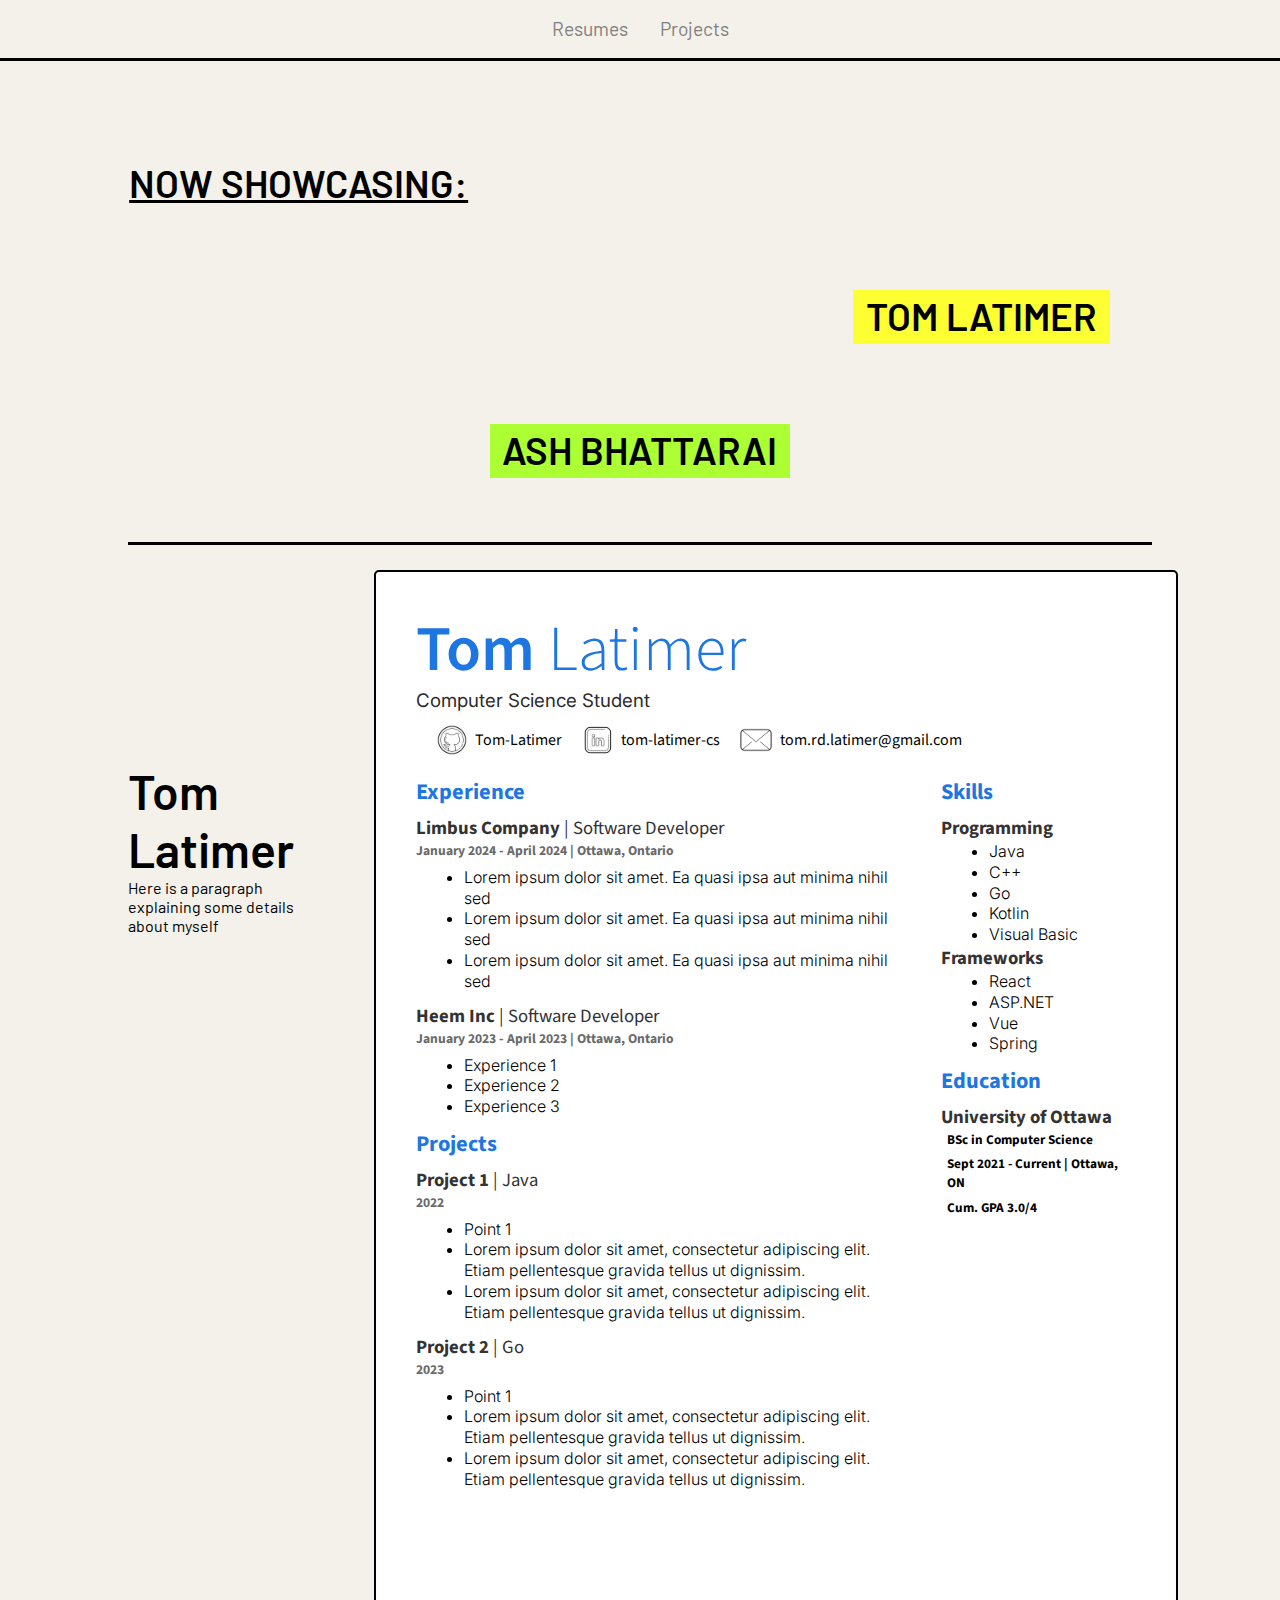
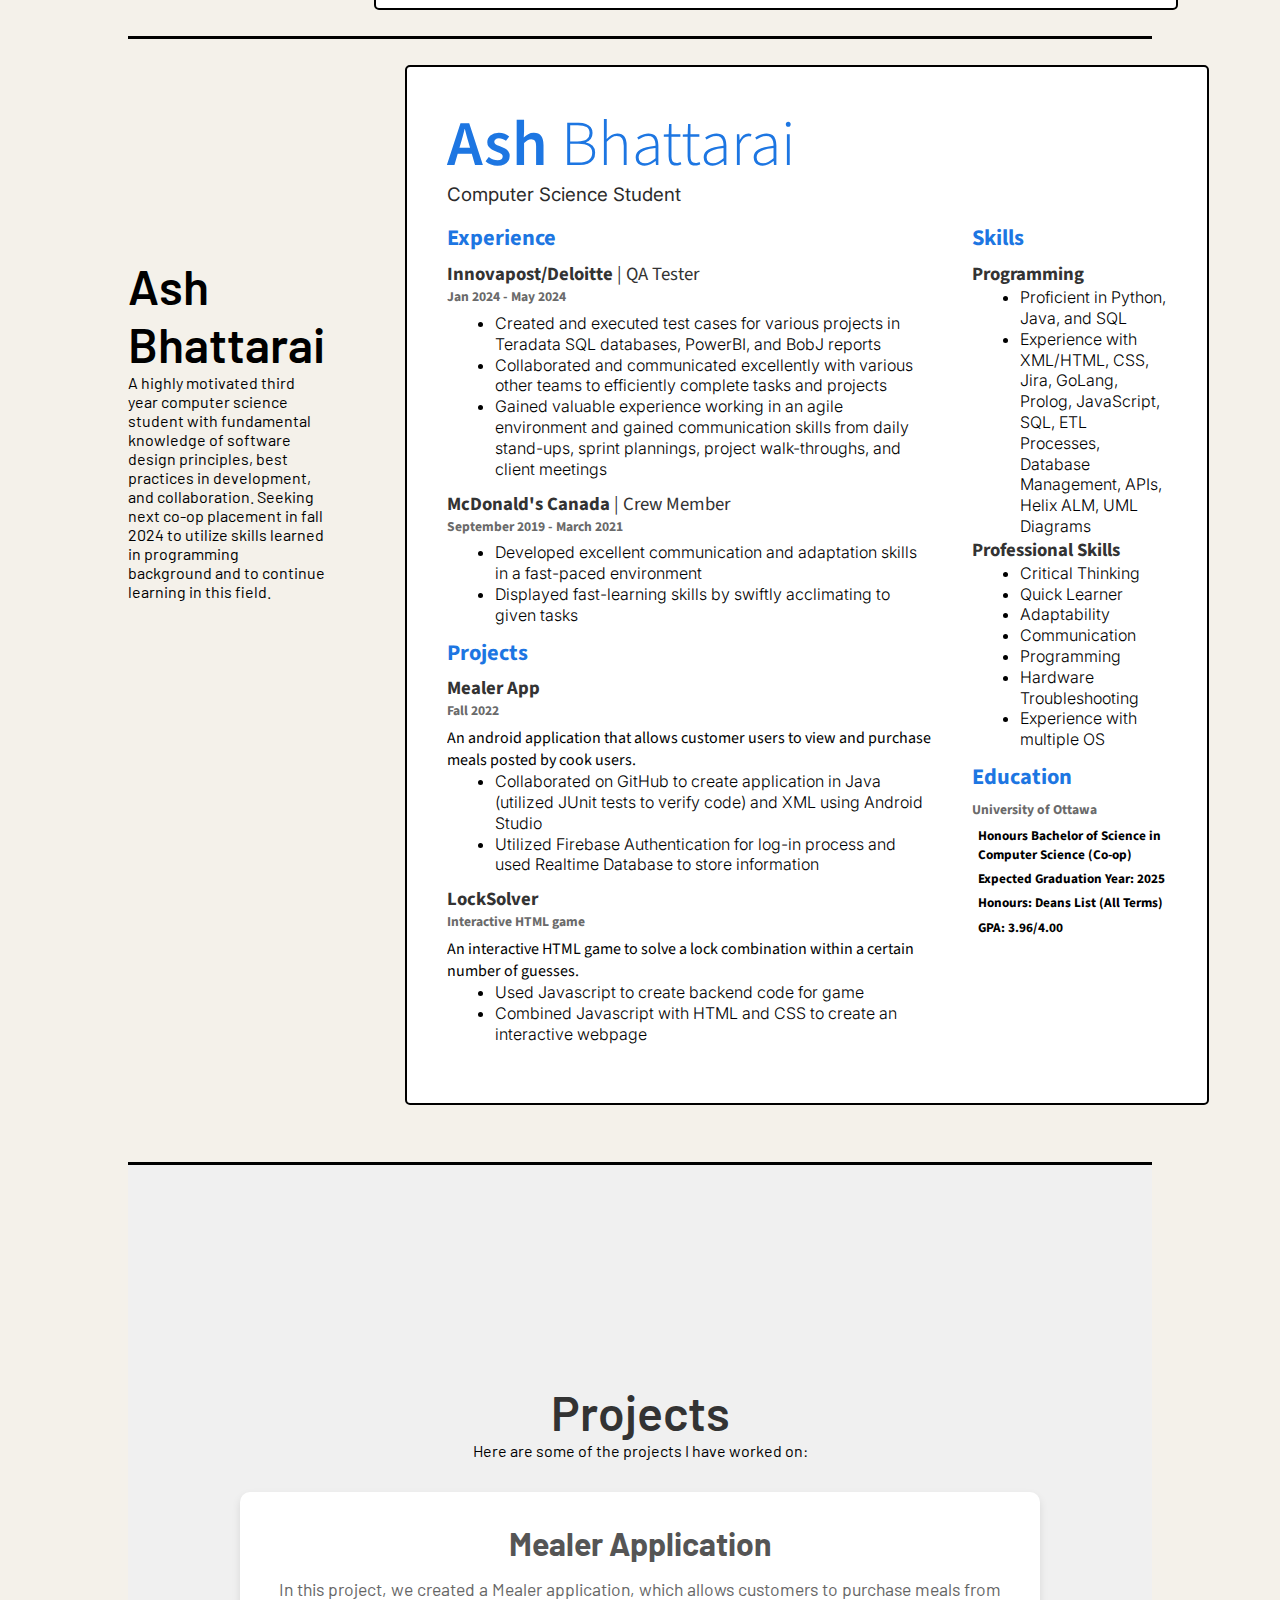
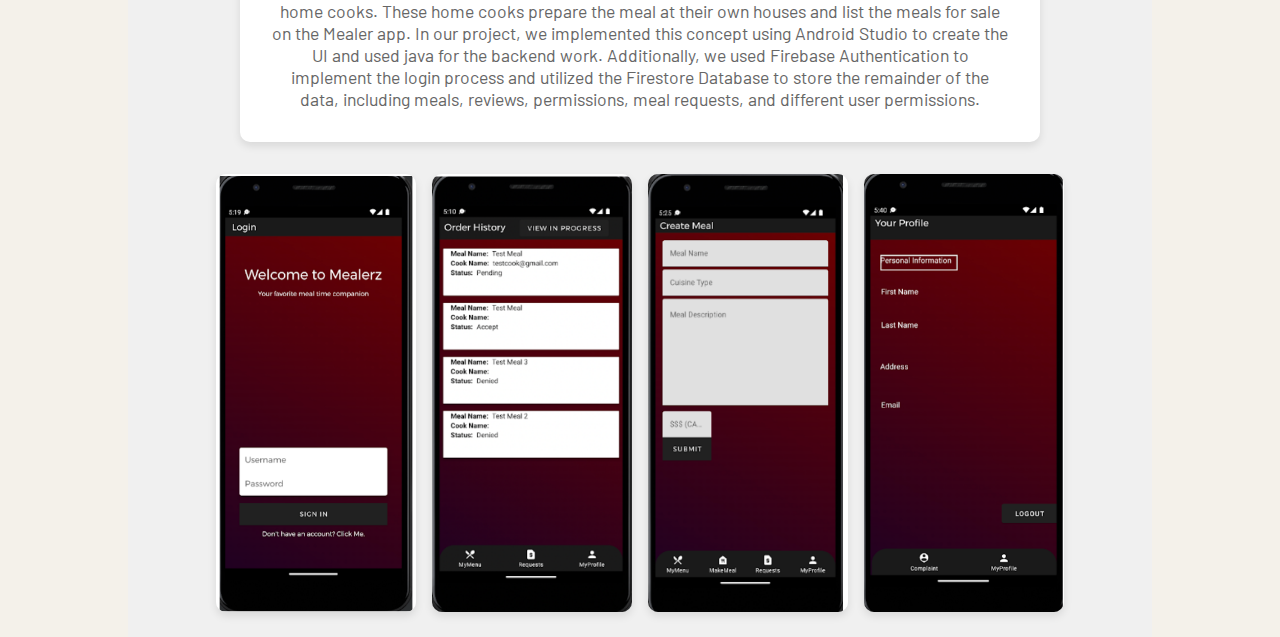
==== public/index.html @ f3b04d65 "Fix resume format" ====
<!DOCTYPE html>
<html lang="en">
<head>
    <meta charset="UTF-8"> 
    <meta name="viewport" content="width=device-width, initial-scale=1.0">
    <link rel="preconnect" href="https://fonts.googleapis.com">
    <link rel="preconnect" href="https://fonts.gstatic.com" crossorigin>
    <link href="https://fonts.googleapis.com/css2?family=Barlow:ital,wght@0,100;0,200;0,300;0,400;0,500;0,600;0,700;0,800;0,900;1,100;1,200;1,300;1,400;1,500;1,600;1,700;1,800;1,900&family=Bebas+Neue&family=Inter:wght@100..900&family=Source+Sans+3:ital,wght@0,200..900;1,200..900&display=swap" rel="stylesheet">
    <link rel="stylesheet" href="style.css">
    <title>Portfolio</title>
</head>
<body>
    <header>
        <nav class="top-nav">
            <ul class="nav-container">
                <li><a href="#resume-section">Resumes</a></li>
                <li><a href="#project-section">Projects</a></li>
            </ul>
        </nav>
    </header>
    <div class="page-wrapper">
        <main class="main-content">
            <header class="hero-wrapper">
                <div class="hero-div">
                    <h1>Now Showcasing:</h1>
                    <h1>Tom Latimer</h1>
                    <h1>Ash Bhattarai</h1>
                </div>
            </header>
            <section id="resume-section">
                <div class="section-container">
                    <div class="description-container">
                        <div class="description">
                            <h1>Tom Latimer</h1>
                            <p>Here is a paragraph explaining some details about myself</p>
                        </div>
                    </div>
                    <div class="resume-container">
                        <div class="resume-content">
                            <div class="header-line">
                                <h1><span class="source-sans-bold">Tom</span> <span class="source-sans-light">Latimer</span></h1>
                                <h3>Computer Science Student</h3>
                                <div class="contact-line">
                                    <div>
                                        <img src="content/icons/github.png">
                                        <p>Tom-Latimer</p>
                                    </div>
                                    <div>
                                        <img src="content/icons/linkedin.png">
                                        <p>tom-latimer-cs</p>
                                    </div>
                                    <div>
                                        <img src="content/icons/mail.png">
                                        <p>tom.rd.latimer@gmail.com</p>
                                    </div>
                                </div>
                            </div>
                            <div class="left-box">
                                <div>
                                    <h2 class="subtitle">Experience</h2>
                                    <div class="resume-section">
                                        <h3>Limbus Company <span class="sub-sub-heading">| Software Developer</span></h3>
                                        <h4>January 2024 - April 2024 | Ottawa, Ontario</h4>
                                        <ul>
                                            <li>Lorem ipsum dolor sit amet. Ea quasi ipsa aut minima nihil sed </li>
                                            <li>Lorem ipsum dolor sit amet. Ea quasi ipsa aut minima nihil sed</li>
                                            <li>Lorem ipsum dolor sit amet. Ea quasi ipsa aut minima nihil sed </li>
                                        </ul>
                                    </div>
                                    <div class="resume-section">
                                        <h3>Heem Inc <span class="sub-sub-heading">| Software Developer</span></h3>
                                        <h4>January 2023 - April 2023 | Ottawa, Ontario</h4>
                                        <ul>
                                            <li>Experience 1</li>
                                            <li>Experience 2</li>
                                            <li>Experience 3</li>
                                        </ul>
                                    </div>
                                </div>
                                <div>
                                    <h2 class="subtitle">Projects</h2>
                                    <div class="resume-section">
                                        <h3>Project 1 <span class="sub-sub-heading">| Java</span></h3>
                                        <h4>2022</h4>
                                        <ul>
                                            <li>Point 1</li>
                                            <li>Lorem ipsum dolor sit amet, consectetur adipiscing elit. Etiam pellentesque gravida tellus ut dignissim.</li>
                                            <li>Lorem ipsum dolor sit amet, consectetur adipiscing elit. Etiam pellentesque gravida tellus ut dignissim.</li>
                                        </ul>
                                    </div>
                                    <div class="resume-section">
                                        <h3>Project 2 <span class="sub-sub-heading">| Go</span></h3>
                                        <h4>2023</h4>
                                        <ul>
                                            <li>Point 1</li>
                                            <li>Lorem ipsum dolor sit amet, consectetur adipiscing elit. Etiam pellentesque gravida tellus ut dignissim.</li>
                                            <li>Lorem ipsum dolor sit amet, consectetur adipiscing elit. Etiam pellentesque gravida tellus ut dignissim.</li>
                                        </ul>
                                    </div>
                                </div>
                            </div>
                            <div class="right-box">
                                <div class="resume-section">
                                    <h2 class="subtitle">Skills</h2>
                                    <h3> Programming</h3>
                                    <ul>
                                        <li>Java</li>
                                        <li>C++</li>
                                        <li>Go</li>
                                        <li>Kotlin</li>
                                        <li>Visual Basic</li>
                                    </ul>
                                    <h3> Frameworks</h3>
                                    <ul>
                                        <li>React</li>
                                        <li>ASP.NET</li>
                                        <li>Vue</li>
                                        <li>Spring</li>
                                    </ul>
                                </div>
                                <div class="resume-section">
                                    <h2 class="subtitle">Education</h2>
                                    <h3>University of Ottawa</h3>
                                    <h5>BSc in Computer Science</h5>
                                    <h5>Sept 2021 - Current | Ottawa, ON</h5>
                                    <h5>Cum. GPA 3.0/4</h5>
                                </div>
                            </div>
                        </div> 
                    </div>
                </div>
                <div class="section-container">
                    <div class="description-container">
                        <div class="description">
                            <h1>Ash Bhattarai</h1>
                            <p>A highly motivated third year computer science student with fundamental knowledge of software design principles, best practices in development, and collaboration. Seeking next co-op placement in fall 2024 to utilize skills learned in programming background and to continue learning in this field.</p>
                        </div>
                    </div>
                    <div class="resume-container">
                        <div class="resume-content">
                            <div class="header-line">
                                <h1><span class="source-sans-bold">Ash</span> <span class="source-sans-light">Bhattarai</span></h1>
                                <h3>Computer Science Student</h3>
                            </div>
                            <div class="left-box">
                                <div>
                                    <h2 class="subtitle">Experience</h2>
                                    <div class="resume-section">
                                        <h3>Innovapost/Deloitte <span class="sub-sub-heading">| QA Tester</span></h3>
                                        <h4>Jan 2024 - May 2024</h4>
                                        <ul>
                                            <li>Created and executed test cases for various projects in Teradata SQL databases, PowerBI, and BobJ reports</li>
                                            <li>Collaborated and communicated excellently with various other teams to efficiently complete tasks and projects</li>
                                            <li>Gained valuable experience working in an agile environment and gained communication skills from daily stand-ups, sprint plannings, project walk-throughs, and client meetings</li>
                                        </ul>
                                    </div>
                                    <div class="resume-section">
                                        <h3>McDonald's Canada <span class="sub-sub-heading">| Crew Member</span></h3>
                                        <h4>September 2019 - March 2021</h4>
                                        <ul>
                                            <li>Developed excellent communication and adaptation skills in a fast-paced environment</li>
                                            <li>Displayed fast-learning skills by swiftly acclimating to given tasks</li>
                                        </ul>
                                    </div>
                                </div>
                                <div>
                                    <h2 class="subtitle">Projects</h2>
                                    <div class="resume-section">
                                        <h3>Mealer App</h3>
                                        <h4>Fall 2022</h4>
                                        <p>An android application that allows customer users to view and purchase meals posted by cook users.</p>
                                        <ul>
                                            <li>Collaborated on GitHub to create application in Java (utilized JUnit tests to verify code) and XML using Android Studio</li>
                                            <li>Utilized Firebase Authentication for log-in process and used Realtime Database to store information</li>
                                        </ul>
                                    </div>
                                    <div class="resume-section">
                                        <h3>LockSolver</h3>
                                        <h4>Interactive HTML game</h4>
                                        <p>An interactive HTML game to solve a lock combination within a certain number of guesses.</p>
                                        <ul>
                                            <li>Used Javascript to create backend code for game</li>
                                            <li>Combined Javascript with HTML and CSS to create an interactive webpage</li>
                                        </ul>
                                    </div>
                                </div>
                            </div>
                            <div class="right-box">
                                <div class="resume-section">
                                    <h2 class="subtitle">Skills</h2>
                                    <h3> Programming</h3>
                                    <ul>
                                        <li>Proficient in Python, Java, and SQL</li>
                                        <li>Experience with XML/HTML, CSS, Jira, GoLang, Prolog, JavaScript, SQL, ETL Processes, Database Management, APIs, Helix ALM, UML Diagrams</li>
                                    </ul>
                                    <h3> Professional Skills</h3>
                                    <ul>
                                        <li>Critical Thinking</li>
                                        <li>Quick Learner</li>
                                        <li>Adaptability</li>
                                        <li>Communication</li>
                                        <li>Programming</li>
                                        <li>Hardware Troubleshooting</li>
                                        <li>Experience with multiple OS</li>
                                    </ul>
                                </div>
                                <div class="resume-section">
                                    <h2 class="subtitle">Education</h2>
                                    <h4>University of Ottawa</h4>
                                    <h5>Honours Bachelor of Science in Computer Science (Co-op)</h5>
                                    <h5>Expected Graduation Year: 2025</h5>
                                    <h5>Honours: Deans List (All Terms)</h5>
                                    <h5>GPA: 3.96/4.00</h5>
                                </div>
                            </div>
                        </div> 
                    </div>
                </div>
            </section>
            <section id="project-section">
                <div class="section-container">
                    <div class="description-container">
                        <div class="description">
                            <h1>Projects</h1>
                            <p>Here are some of the projects I have worked on:</p>
                        </div>
                    </div>
                    <div class="projects-container">
                        <div class="project-item">
                            <h2>Mealer Application</h2>
                            <p>In this project, we created a Mealer application, which allows customers to purchase meals from home cooks. These home cooks prepare the meal at their own houses and list the meals for sale on the Mealer app. In our project, we implemented this concept using Android Studio to create the UI and used java for the backend work. Additionally, we used Firebase Authentication to implement the login process and utilized the Firestore Database to store the remainder of the data, including meals, reviews, permissions, meal requests, and different user permissions.</p>
                        </div>
                        <div class="project-images">
                            <img src="login_screen.png" alt="Login Screen" class="project-image">
                            <img src="client_screen.png" alt="Client Screen" class="project-image">
                            <img src="cook_screen.png" alt="Cook Screen" class="project-image">
                            <img src="admin_screen.png" alt="Admin Screen" class="project-image">
                        </div>
                    </div>
                </div>
            </section>
        </main>
    </div>
</body>
</html>
---- public/style.css ----
:root {
    --resume-title-color: #1D76E2;
    --resume-primary-color: #2b2b2b;
    --resume-heading-color: #6A6A6A;
    --resume-subheading-color: #333333;
}

/* General Styles */
* {
    margin: 0;
    padding: 0;
    box-sizing: border-box;
}

body {
    background-color: #f4f1ea;
    font-family: "Barlow", sans-serif;
}

/* Fonts */

.source-sans-bold {
    font-family: "Source Sans 3", sans-serif;
    font-style: normal;
    font-weight: 600;
}

.source-sans-light {
    font-family: "Source Sans 3", sans-serif;
    font-style: normal;
    font-weight: 300;
}

/*Nav bar*/
.top-nav {
    position: relative;
    background-color: #f4f1ea;
    border-bottom: 3px solid black;
    display: flex;
    align-items: center;
    justify-content: center;
    width: 100%;
    padding: 0.5rem 0;
    margin: 0 0 2rem 0;
}

.nav-container {
    list-style: none;
    list-style-image: none;
    display: flex;
    gap: 1rem;
}

.nav-container a {
    text-decoration: none;
    color: gray;
    display: flex;
    justify-content: center;
    align-items: center;
    padding: 0.25rem 0.5rem;
    border-radius: 3px;
    font-size: 1.2rem;
    line-height: 1.75;
}

.nav-container a:hover {
    background-color: lightgray;
    color: gray;
}

/* Hero Banner */
.page-wrapper {
    padding: 0 3rem;
    margin: 0 5rem;
}

.hero-wrapper {
    padding: 5vw 0;
    height: auto;
    width: 100%;
}

.hero-div {
    display: grid;
    grid-template-columns: repeat(3,1fr);
    grid-template-rows: repeat(3, 1fr);
    row-gap: 5rem;
}

.hero-div h1 {
    height: fit-content;
    font-weight: 600;
    font-style: normal;
    font-size: 3vw;
    line-height: 1.4;
    text-transform: uppercase;
    justify-self: center;
}

.hero-div h1:nth-child(1) {
    grid-row: 1 / span 1;
    grid-column: 1 / span 1;
    text-decoration: underline;
    white-space: nowrap;
}

.hero-div h1:nth-child(2) {
    grid-row: 2 / span 1;
    grid-column: 3 / span 1;
    background-color: #fdff32;
    padding: 0 1vw;
}

.hero-div h1:nth-child(3) {
    grid-row: 3 / span 1;
    grid-column: 2 / span 1;
    background-color: #abff32;
    padding: 0 1vw;
}

/* Resume Section */
.section-container {
    display: grid;
    grid-template-columns: 2fr 3fr;
    width: 100%;
    border-top: 3px solid black;
    padding: 2vw 0;
}

@media screen and (max-width: 600px) {
    .section-container {
        grid-template-columns: 1fr;
    }
}

.description-container {
    display: flex;
    flex-direction: column;
    align-items: flex-start;
}

.description {
    margin-top: 15vw;
}

.description-container h1 {
    font-size: 3rem;
    font-weight: 600;
}

/* Resume Content */

.resume-container {
    padding: 0 5rem;
}

.resume-content {
    aspect-ratio: 8.5 / 11;
    min-width: 50em;
    min-height: 65em;
    border: 2px solid black;
    border-radius: 5px;
    background-color: white;
    display: grid;
    grid-template-columns: 5fr 2fr;
    grid-template-rows: min-content auto;
    column-gap: 2.5em;
    padding: 2.5em;
    font-size: 16px;
    width: fit-content;
    font-family: "Source Sans 3", sans-serif;
    font-style: normal;
}

.header-line {
    grid-row: 1 / span 1;
    grid-column: 1 / span 2;
    padding-bottom: 1em;
}

.header-line > h1 {
    color: var(--resume-title-color);
    line-height: 1.2;
    font-size: 4em;
}

.header-line > h3 {
    color: var(--resume-primary-color);
    font-family: "Inter", sans-serif;
    font-weight: 400;
    font-style: normal;
    font-variation-settings:
        "slnt" 0;
}

.contact-line, .contact-line > div {
    height: fit-content;
    display: flex;
    flex-direction: row;
    align-items: center;
}

.contact-line {
    gap: 1em;
    padding-left: 1em;
    padding-top: 0.5em;
}

.contact-line > div {
    gap: 0.2em;
}

.contact-line img {
    max-height: 2.5em;
    max-width: 2.5em;
}

.left-box {
    grid-row: 2 / span 1;
    grid-column: 1 / span 1;
    display: grid;
    grid-template-rows: min-content min-content;
    overflow: hidden;
}

.right-box {
    grid-row: 2 / span 1;
    grid-column: 2 / span 1;
}

.resume-section {
    margin-bottom: 0.7em;
    height: fit-content;
}

.resume-section > h3 {
    color: var(--resume-subheading-color);
}

.resume-section > h4 {
    font-size: 0.85em;
    color: var(--resume-heading-color);
    margin-bottom: 0.5em;
}

.resume-section > h5 {
    margin-bottom: 0.4em;
    margin-left: 0.4em;
}

.resume-section > ul {
    font-family: "Inter", sans-serif;
    font-weight: 300;
    font-style: normal;
    font-variation-settings:
        "slnt" 0;
    padding-left: 3em;
    line-height: 1.3;
}

.subtitle {
    color: var(--resume-title-color);
    margin-bottom: 0.3em;
    font-size: 1.4em;
}

.sub-sub-heading {
    font-family: "Source Sans 3", sans-serif;
    font-style: normal;
    font-weight: 400;
    color: var(--resume-subheading-color);
}

.r-content {
    margin-bottom: 1em;
}

.r-content > ul {
    margin-left: 1.5em;
    margin-bottom: 1em;
}

.r-content > h5 {
    margin-bottom: 0.4em;
    margin-left: 0.4em;
}

/* Project Section */
#project-section .section-container {
    display: flex;
    flex-direction: column;
    align-items: center;
    width: 100%;
    padding: 2vw 0;
    background-color: #f0f0f0;
    margin-top: 2rem;
}

#project-section .description-container {
    display: flex;
    flex-direction: column;
    align-items: center;
    margin-bottom: 2rem;
}

#project-section .description {
    text-align: center;
}

#project-section .description-container h1 {
    font-size: 3rem;
    font-weight: 600;
    color: #333;
}

#project-section .projects-container {
    display: flex;
    flex-direction: column;
    align-items: center;
    gap: 3rem;
    padding: 0 2rem;
}

#project-section .project-item {
    background-color: #fff;
    border: none; /* Remove border */
    border-radius: 10px;
    padding: 2rem;
    width: 100%;
    max-width: 800px;
    text-align: center;
    box-shadow: 0 4px 8px rgba(0, 0, 0, 0.1); /* Add shadow for separation */
}

#project-section .project-item h2 {
    font-size: 2rem;
    font-weight: bold;
    margin-bottom: 1rem;
    color: #555;
}

#project-section .project-item p {
    font-size: 1.1rem;
    color: #666;
}

#project-section .project-images {
    display: flex;
    justify-content: center;
    flex-wrap: wrap;
    gap: 1rem;
    margin-top: -1rem; /* Move images up slightly to overlap project item */
}

#project-section .project-image {
    max-width: 200px;
    border: none; /* Remove border */
    border-radius: 10px;
    box-shadow: 0 4px 8px rgba(0, 0, 0, 0.1); /* Add shadow for separation */
}
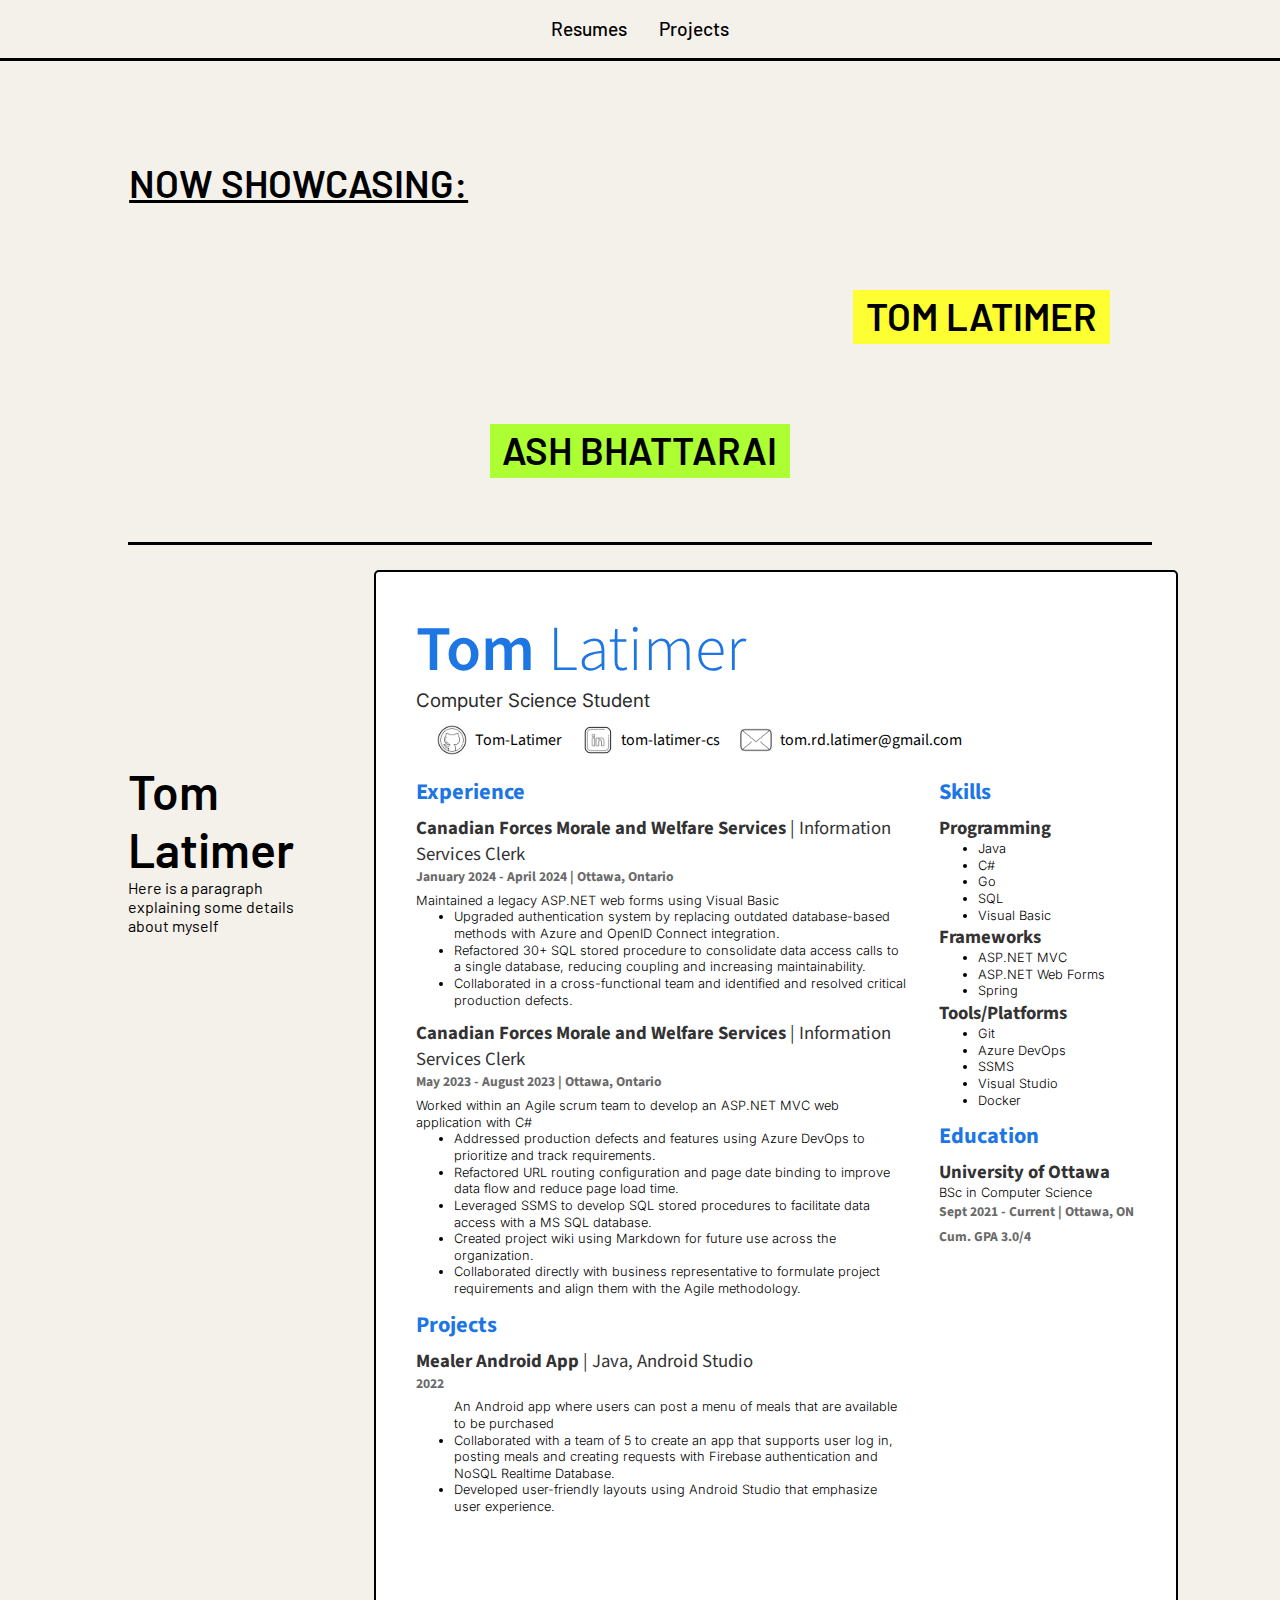
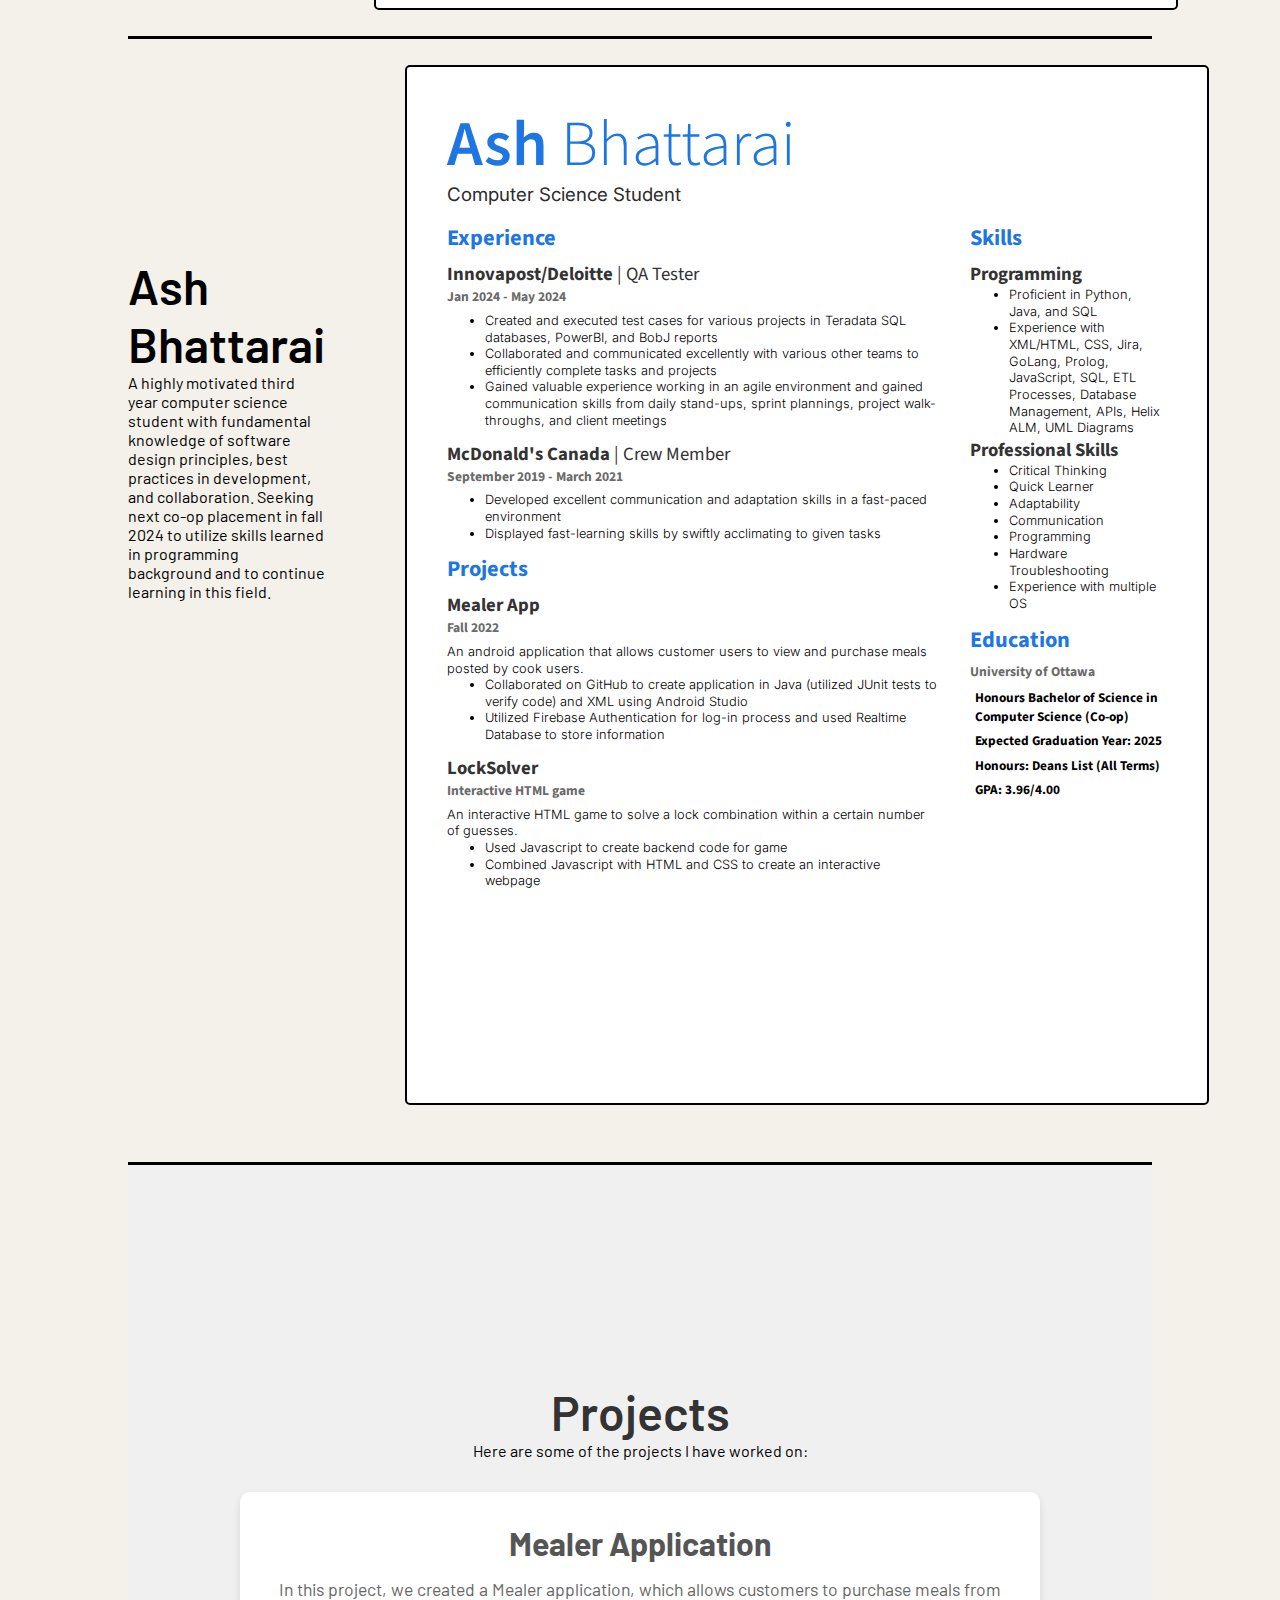
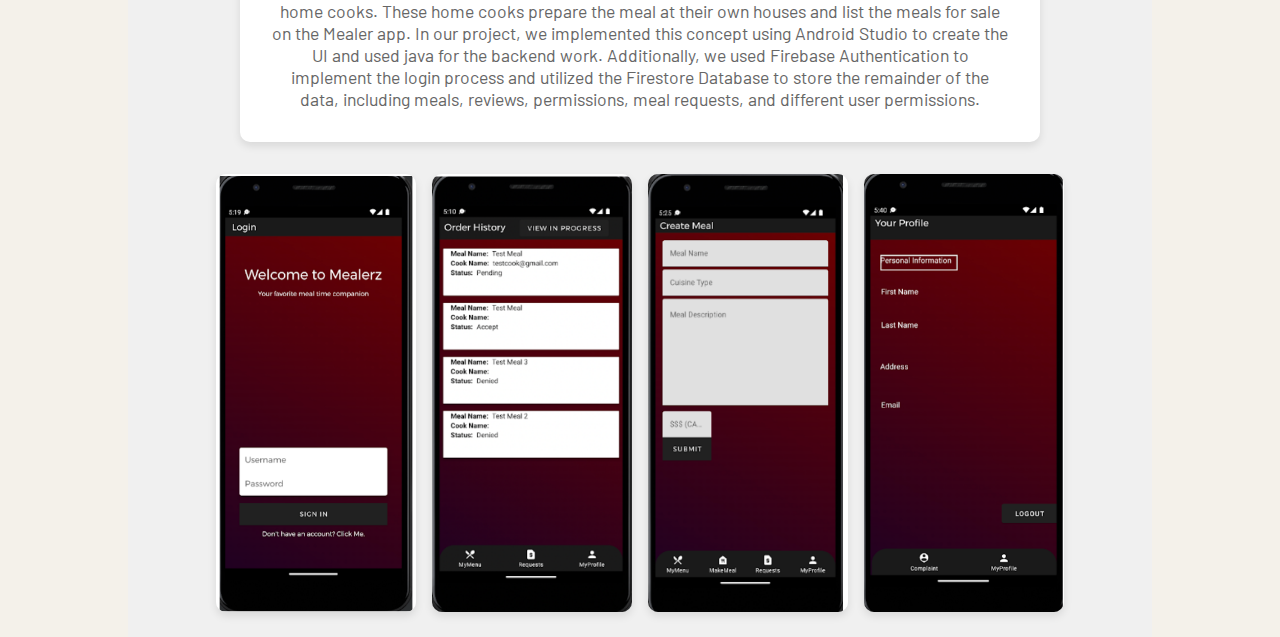
==== commit 7cba5c37: "Add details to my resume" ====
--- a/public/index.html
+++ b/public/index.html
@@ -59,42 +59,37 @@
                                 <div>
                                     <h2 class="subtitle">Experience</h2>
                                     <div class="resume-section">
-                                        <h3>Limbus Company <span class="sub-sub-heading">| Software Developer</span></h3>
+                                        <h3>Canadian Forces Morale and Welfare Services <span class="sub-sub-heading">| Information Services Clerk</span></h3>
                                         <h4>January 2024 - April 2024 | Ottawa, Ontario</h4>
-                                        <ul>
-                                            <li>Lorem ipsum dolor sit amet. Ea quasi ipsa aut minima nihil sed </li>
-                                            <li>Lorem ipsum dolor sit amet. Ea quasi ipsa aut minima nihil sed</li>
-                                            <li>Lorem ipsum dolor sit amet. Ea quasi ipsa aut minima nihil sed </li>
-                                        </ul>
-                                    </div>
-                                    <div class="resume-section">
-                                        <h3>Heem Inc <span class="sub-sub-heading">| Software Developer</span></h3>
-                                        <h4>January 2023 - April 2023 | Ottawa, Ontario</h4>
-                                        <ul>
-                                            <li>Experience 1</li>
-                                            <li>Experience 2</li>
-                                            <li>Experience 3</li>
+                                        <p>Maintained a legacy ASP.NET web forms using Visual Basic</p>
+                                        <ul>
+                                            <li>Upgraded authentication system by replacing outdated database-based methods with Azure and OpenID Connect integration.</li>
+                                            <li>Refactored 30+ SQL stored procedure to consolidate data access calls to a single database, reducing coupling and increasing maintainability.</li>
+                                            <li>Collaborated in a cross-functional team and identified and resolved critical production defects.</li>
+                                        </ul>
+                                    </div>
+                                    <div class="resume-section">
+                                        <h3>Canadian Forces Morale and Welfare Services <span class="sub-sub-heading">| Information Services Clerk</span></h3>
+                                        <h4>May 2023 - August 2023 | Ottawa, Ontario</h4>
+                                        <p>Worked within an Agile scrum team to develop an ASP.NET MVC web application with C#</p>
+                                        <ul>
+                                            <li>Addressed production defects and features using Azure DevOps to prioritize and track requirements.</li>
+                                            <li>Refactored URL routing configuration and page date binding to improve data flow and reduce page load time.</li>
+                                            <li>Leveraged SSMS to develop SQL stored procedures to facilitate data access with a MS SQL database.</li>
+                                            <li>Created project wiki using Markdown for future use across the organization.</li>
+                                            <li>Collaborated directly with business representative to formulate project requirements and align them with the Agile methodology.</li>
                                         </ul>
                                     </div>
                                 </div>
                                 <div>
                                     <h2 class="subtitle">Projects</h2>
                                     <div class="resume-section">
-                                        <h3>Project 1 <span class="sub-sub-heading">| Java</span></h3>
+                                        <h3>Mealer Android App <span class="sub-sub-heading">| Java, Android Studio</span></h3>
                                         <h4>2022</h4>
                                         <ul>
-                                            <li>Point 1</li>
-                                            <li>Lorem ipsum dolor sit amet, consectetur adipiscing elit. Etiam pellentesque gravida tellus ut dignissim.</li>
-                                            <li>Lorem ipsum dolor sit amet, consectetur adipiscing elit. Etiam pellentesque gravida tellus ut dignissim.</li>
-                                        </ul>
-                                    </div>
-                                    <div class="resume-section">
-                                        <h3>Project 2 <span class="sub-sub-heading">| Go</span></h3>
-                                        <h4>2023</h4>
-                                        <ul>
-                                            <li>Point 1</li>
-                                            <li>Lorem ipsum dolor sit amet, consectetur adipiscing elit. Etiam pellentesque gravida tellus ut dignissim.</li>
-                                            <li>Lorem ipsum dolor sit amet, consectetur adipiscing elit. Etiam pellentesque gravida tellus ut dignissim.</li>
+                                            <p>An Android app where users can post a menu of meals that are available to be purchased</p>
+                                            <li>Collaborated with a team of 5 to create an app that supports user log in, posting meals and creating requests with Firebase authentication and NoSQL Realtime Database.</li>
+                                            <li>Developed user-friendly layouts using Android Studio that emphasize user experience.</li>
                                         </ul>
                                     </div>
                                 </div>
@@ -102,28 +97,35 @@
                             <div class="right-box">
                                 <div class="resume-section">
                                     <h2 class="subtitle">Skills</h2>
-                                    <h3> Programming</h3>
+                                    <h3>Programming</h3>
                                     <ul>
                                         <li>Java</li>
-                                        <li>C++</li>
+                                        <li>C#</li>
                                         <li>Go</li>
-                                        <li>Kotlin</li>
+                                        <li>SQL</li>
                                         <li>Visual Basic</li>
                                     </ul>
-                                    <h3> Frameworks</h3>
-                                    <ul>
-                                        <li>React</li>
-                                        <li>ASP.NET</li>
-                                        <li>Vue</li>
+                                    <h3>Frameworks</h3>
+                                    <ul>
+                                        <li>ASP.NET MVC</li>
+                                        <li>ASP.NET Web Forms</li>
                                         <li>Spring</li>
+                                    </ul>
+                                    <h3>Tools/Platforms</h3>
+                                    <ul>
+                                        <li>Git</li>
+                                        <li>Azure DevOps</li>
+                                        <li>SSMS</li>
+                                        <li>Visual Studio</li>
+                                        <li>Docker</li>
                                     </ul>
                                 </div>
                                 <div class="resume-section">
                                     <h2 class="subtitle">Education</h2>
                                     <h3>University of Ottawa</h3>
-                                    <h5>BSc in Computer Science</h5>
-                                    <h5>Sept 2021 - Current | Ottawa, ON</h5>
-                                    <h5>Cum. GPA 3.0/4</h5>
+                                    <p>BSc in Computer Science</p>
+                                    <h4>Sept 2021 - Current | Ottawa, ON</h4>
+                                    <h4>Cum. GPA 3.0/4</h4>
                                 </div>
                             </div>
                         </div> 
--- a/public/style.css
+++ b/public/style.css
@@ -53,7 +53,8 @@
 
 .nav-container a {
     text-decoration: none;
-    color: gray;
+    font-weight: 500;
+    color: black;
     display: flex;
     justify-content: center;
     align-items: center;
@@ -64,8 +65,8 @@
 }
 
 .nav-container a:hover {
-    background-color: lightgray;
-    color: gray;
+    background-color: #d9d6cf;
+    color: #646464;
 }
 
 /* Hero Banner */
@@ -164,7 +165,7 @@
     display: grid;
     grid-template-columns: 5fr 2fr;
     grid-template-rows: min-content auto;
-    column-gap: 2.5em;
+    column-gap: 2em;
     padding: 2.5em;
     font-size: 16px;
     width: fit-content;
@@ -248,14 +249,18 @@
     margin-left: 0.4em;
 }
 
-.resume-section > ul {
+.resume-section > ul, .resume-section > p {
     font-family: "Inter", sans-serif;
     font-weight: 300;
     font-style: normal;
     font-variation-settings:
         "slnt" 0;
+    line-height: 1.3;
+    font-size: 0.8em;
+}
+
+.resume-section > ul {
     padding-left: 3em;
-    line-height: 1.3;
 }
 
 .subtitle {
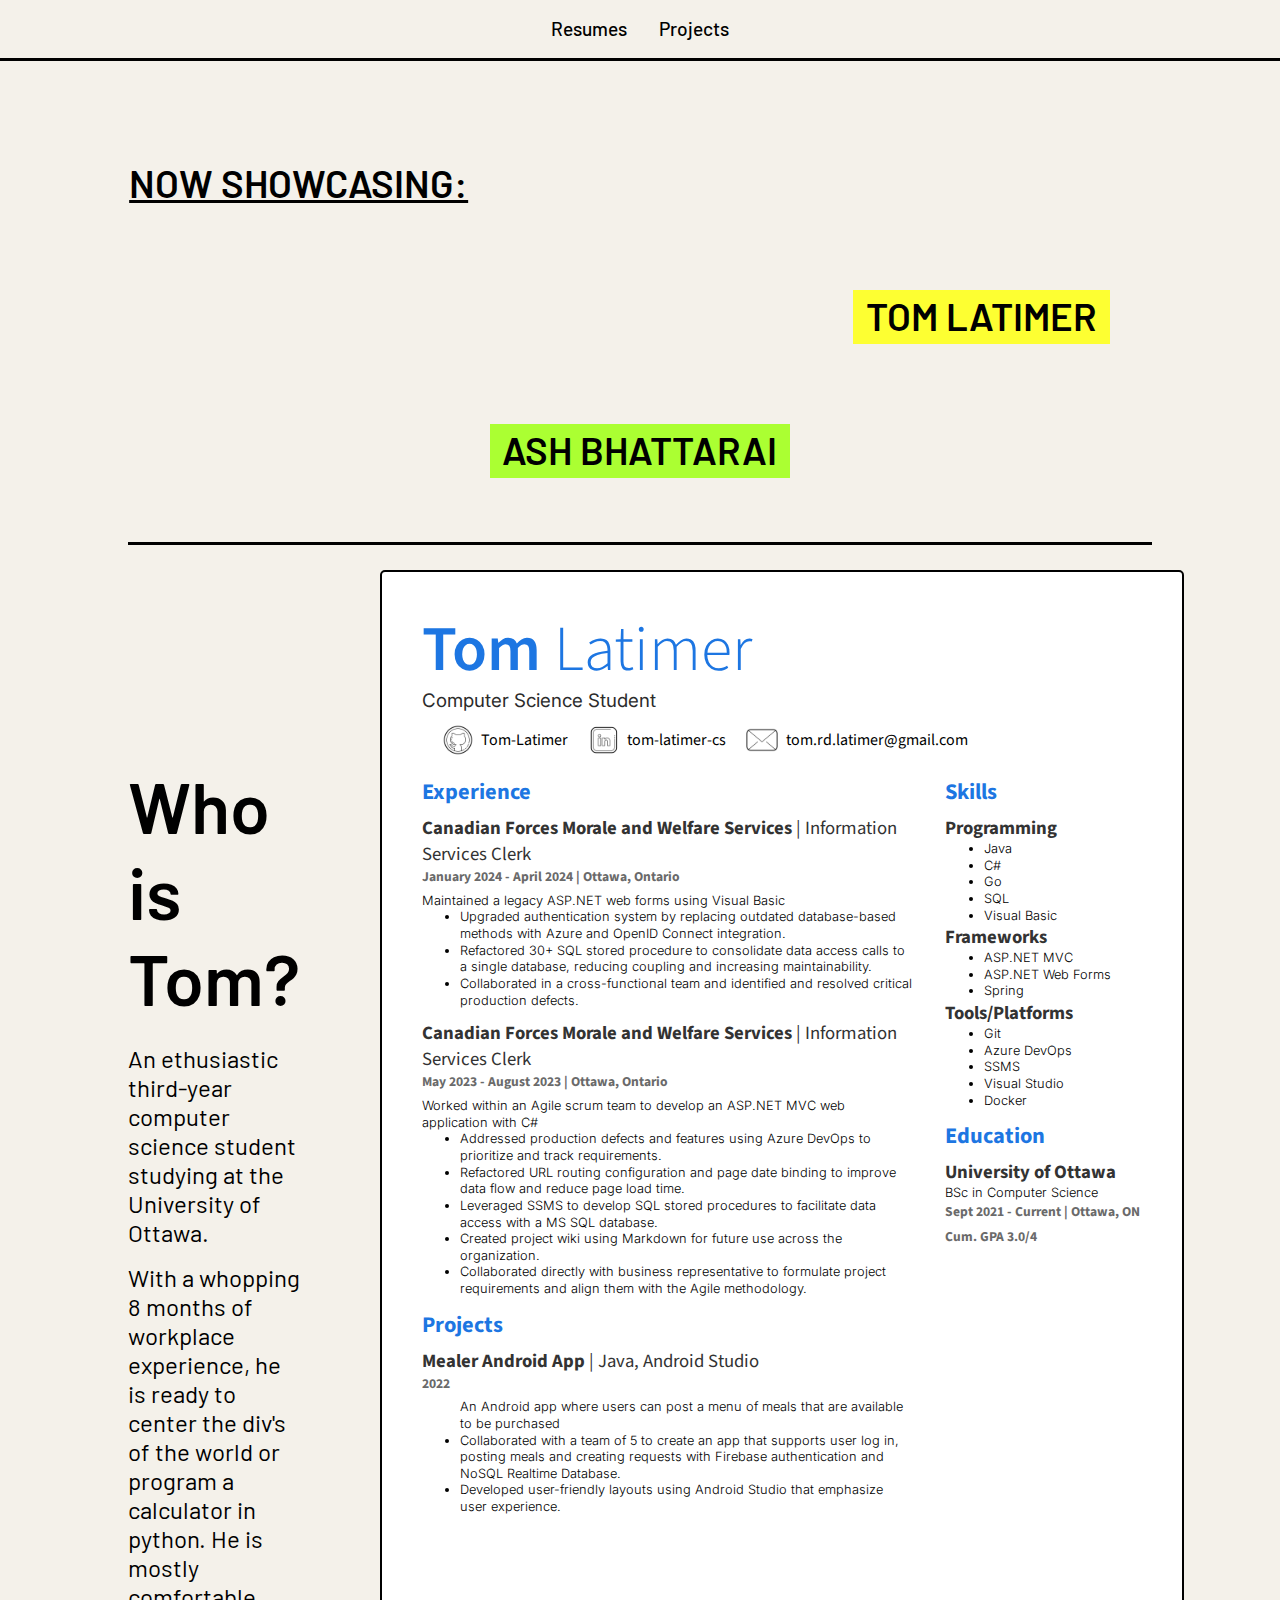
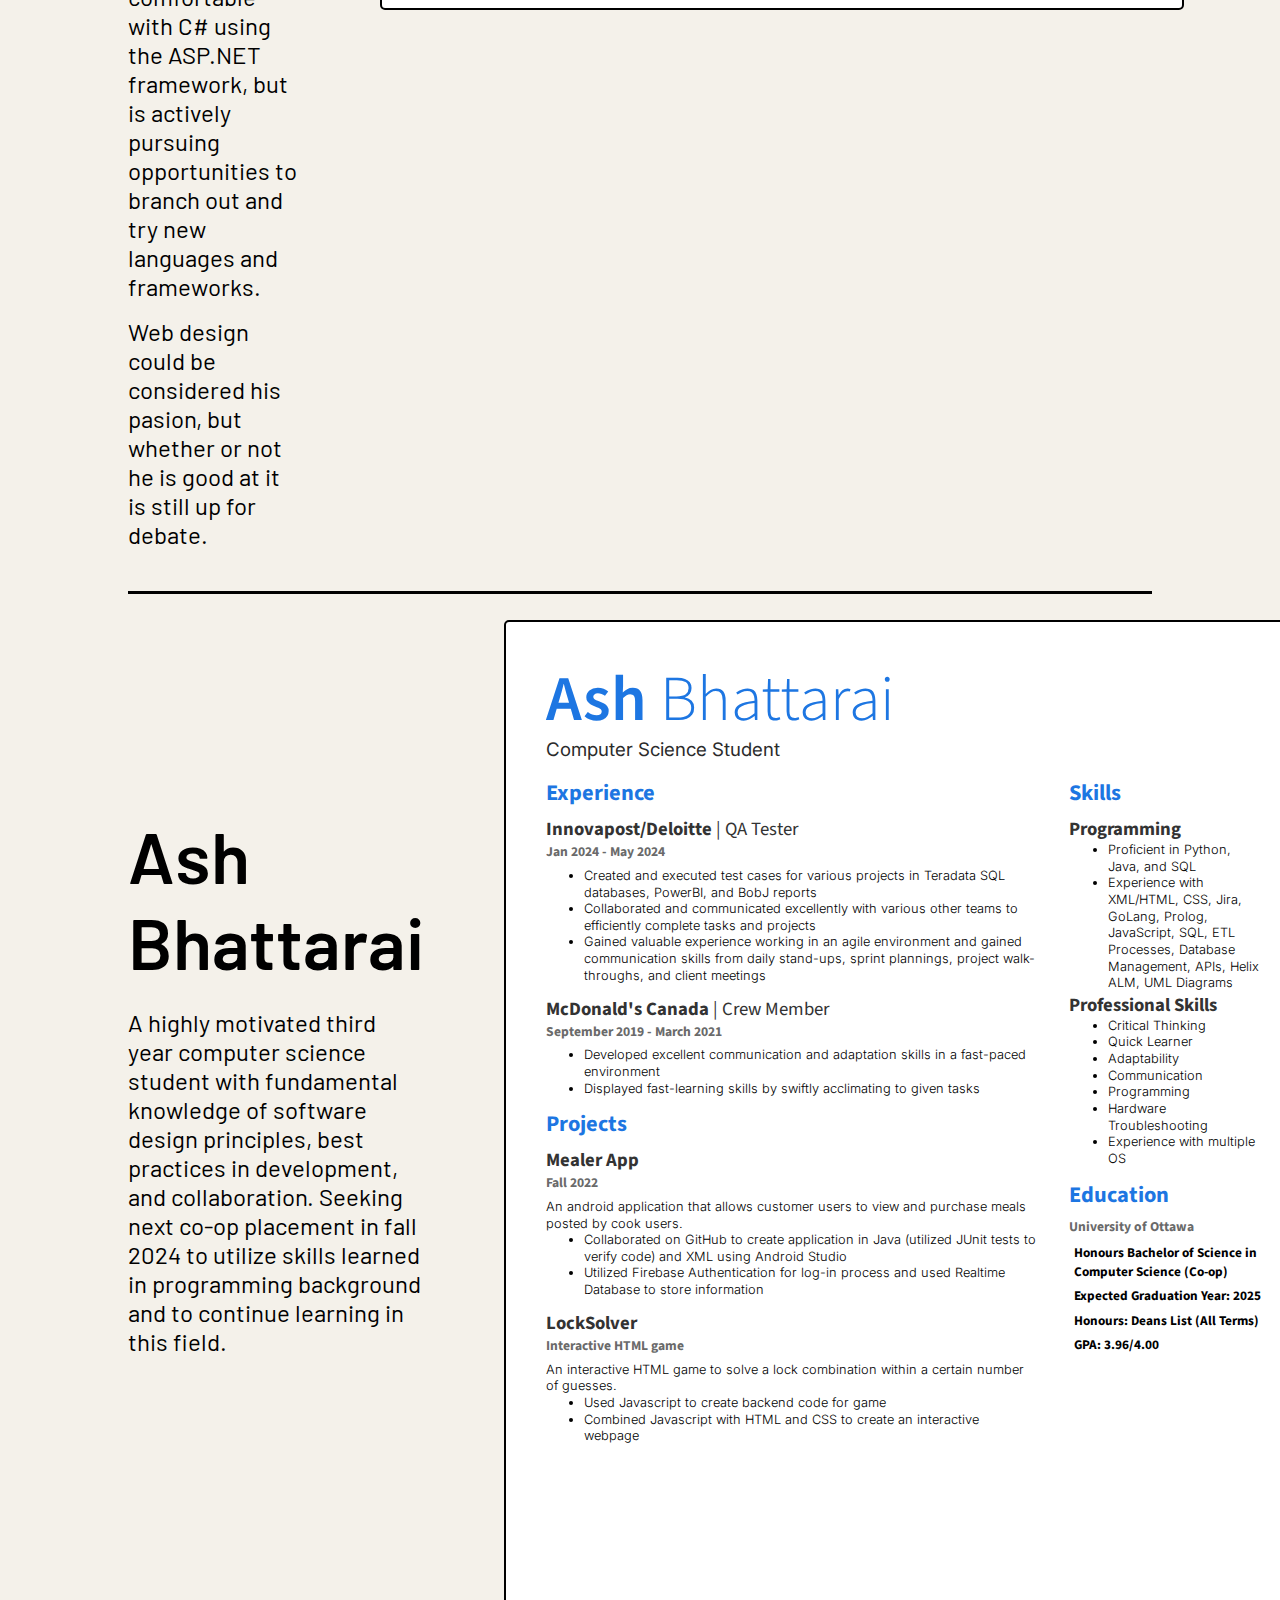
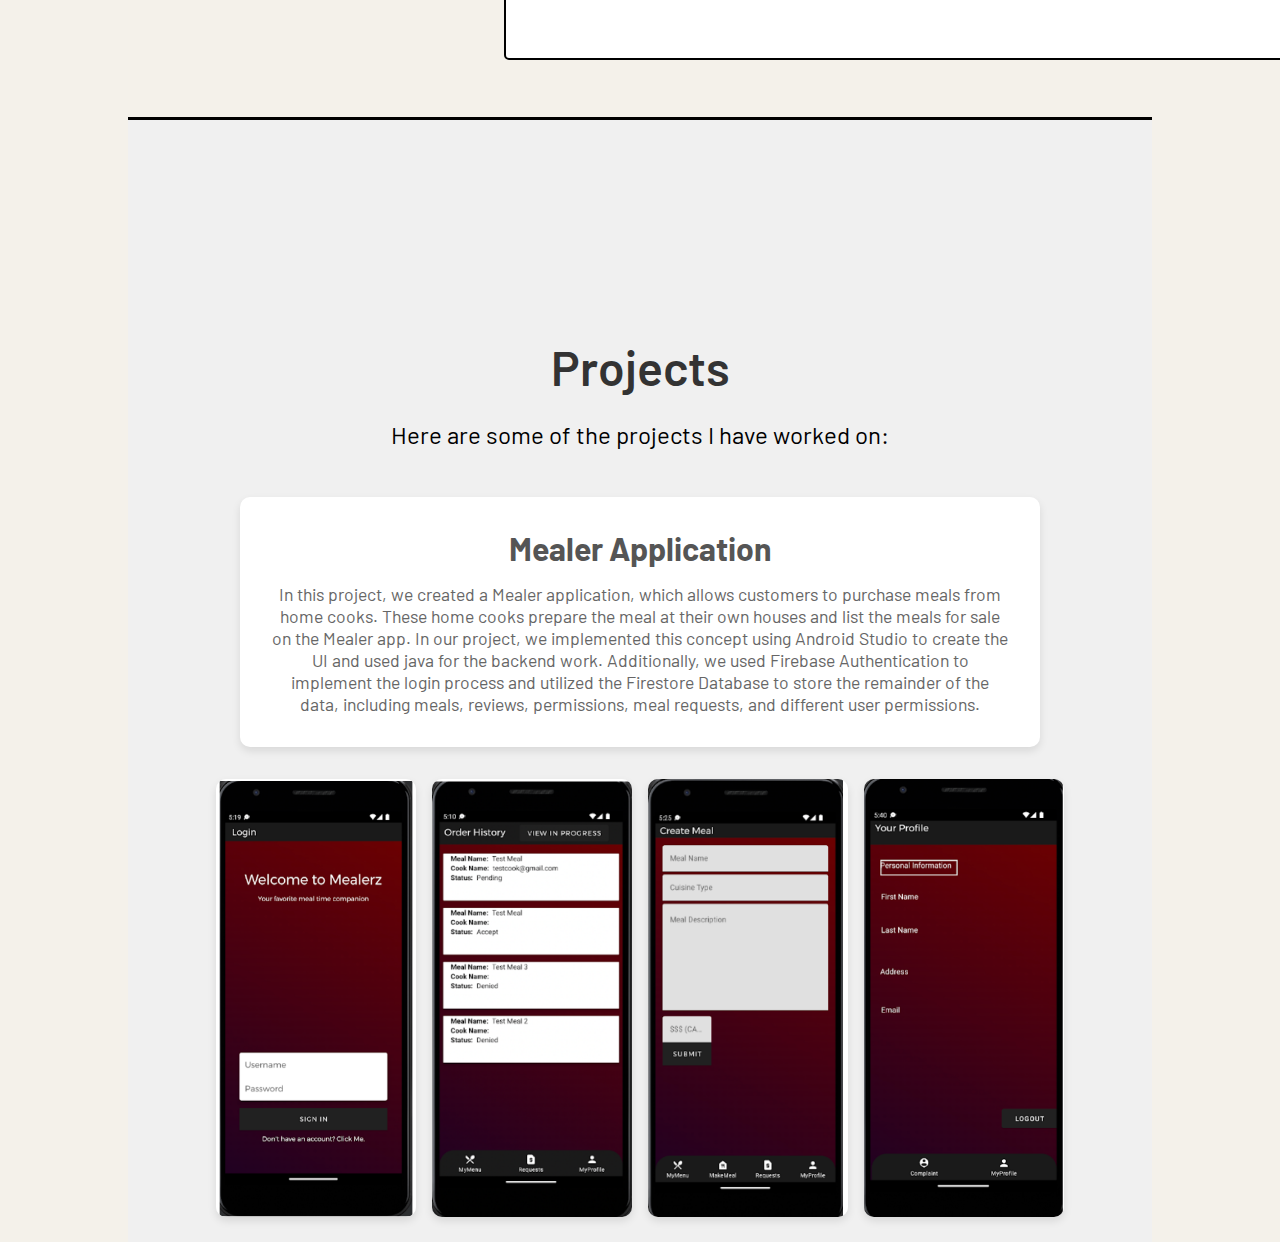
==== commit 45a26aee: "Add personal description next to resume" ====
--- a/public/index.html
+++ b/public/index.html
@@ -31,8 +31,10 @@
                 <div class="section-container">
                     <div class="description-container">
                         <div class="description">
-                            <h1>Tom Latimer</h1>
-                            <p>Here is a paragraph explaining some details about myself</p>
+                            <h1>Who is Tom?</h1>
+                            <p>An ethusiastic third-year computer science student studying at the University of Ottawa.</p>
+                            <p>With a whopping 8 months of workplace experience, he is ready to center the div's of the world or program a calculator in python. He is mostly comfortable with C# using the ASP.NET framework, but is actively pursuing opportunities to branch out and try new languages and frameworks.</p>
+                            <p>Web design could be considered his pasion, but whether or not he is good at it is still up for debate.</p>
                         </div>
                     </div>
                     <div class="resume-container">
--- a/public/style.css
+++ b/public/style.css
@@ -145,10 +145,15 @@
 }
 
 .description-container h1 {
-    font-size: 3rem;
+    font-size: 4.5rem;
     font-weight: 600;
-}
-
+    margin-bottom: 1.5rem;
+}
+
+.description-container p {
+    font-size: 1.5rem;
+    margin-bottom: 1rem;
+}
 /* Resume Content */
 
 .resume-container {
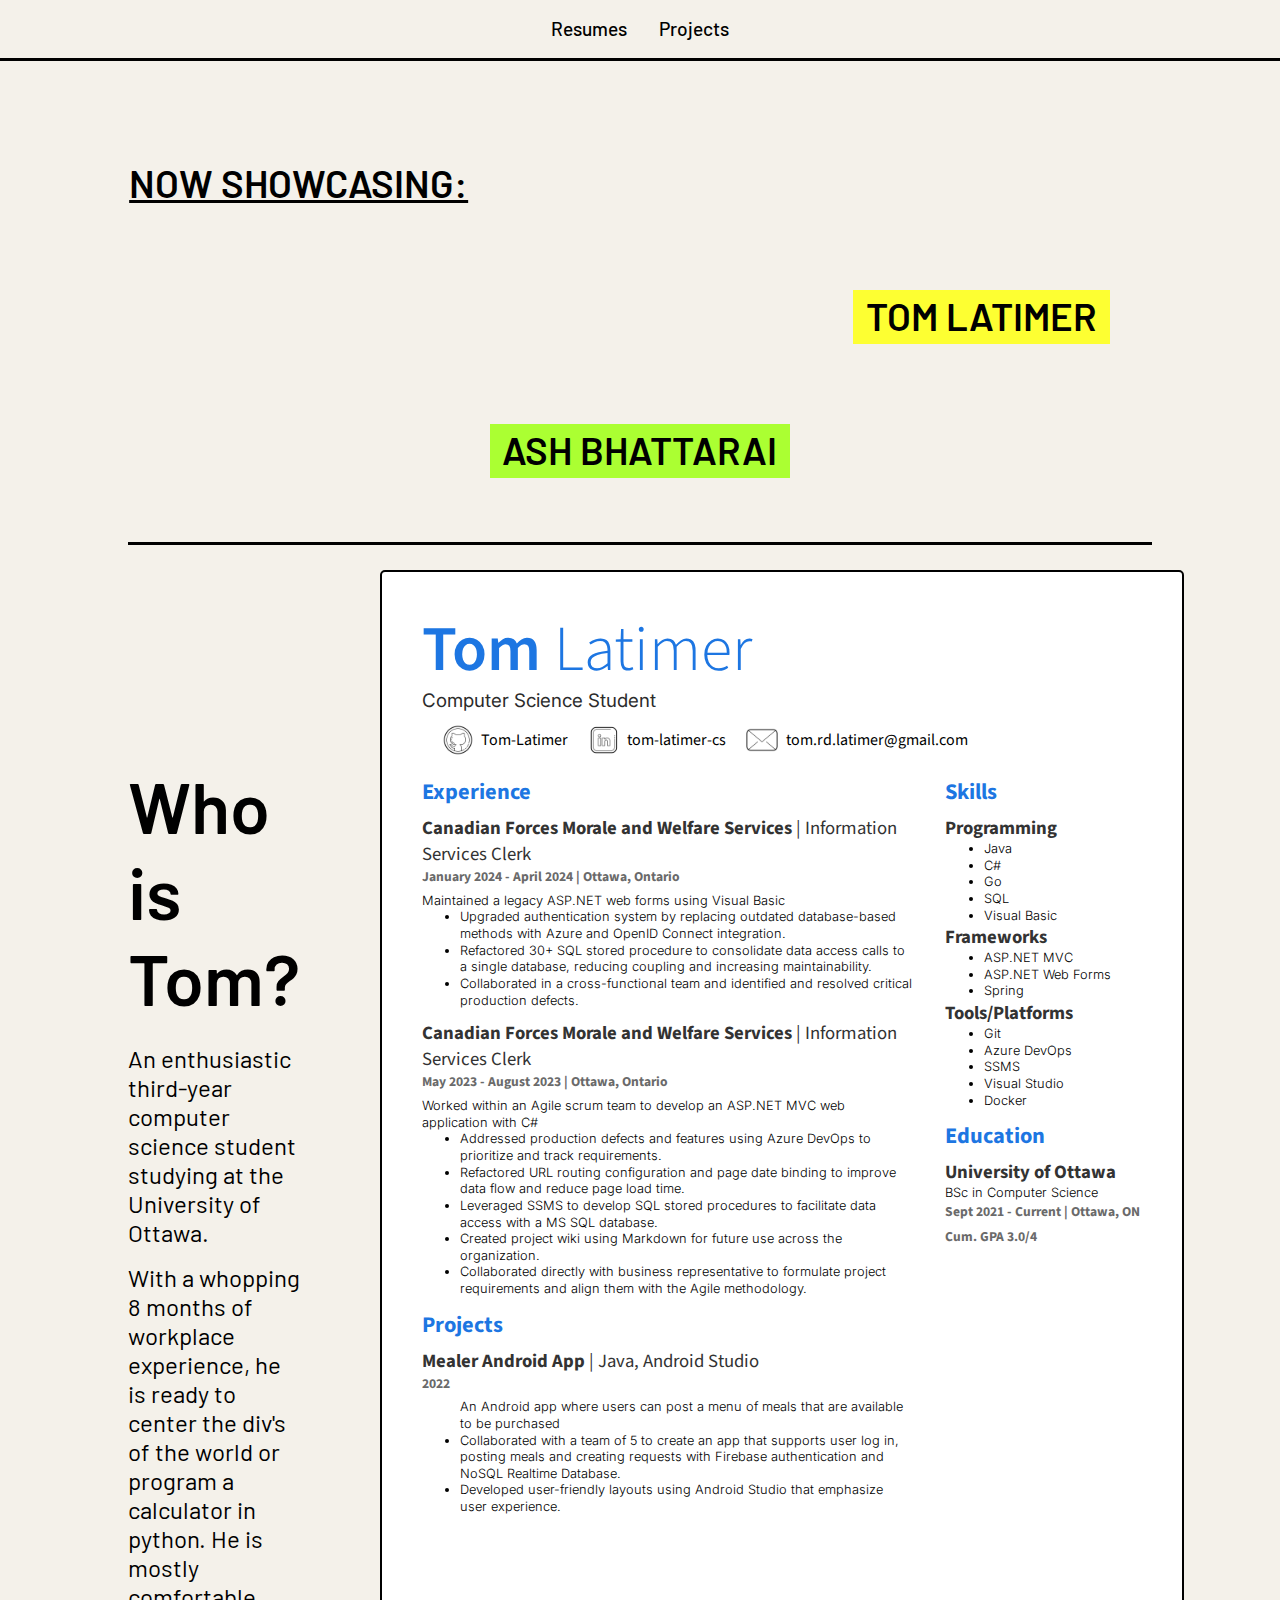
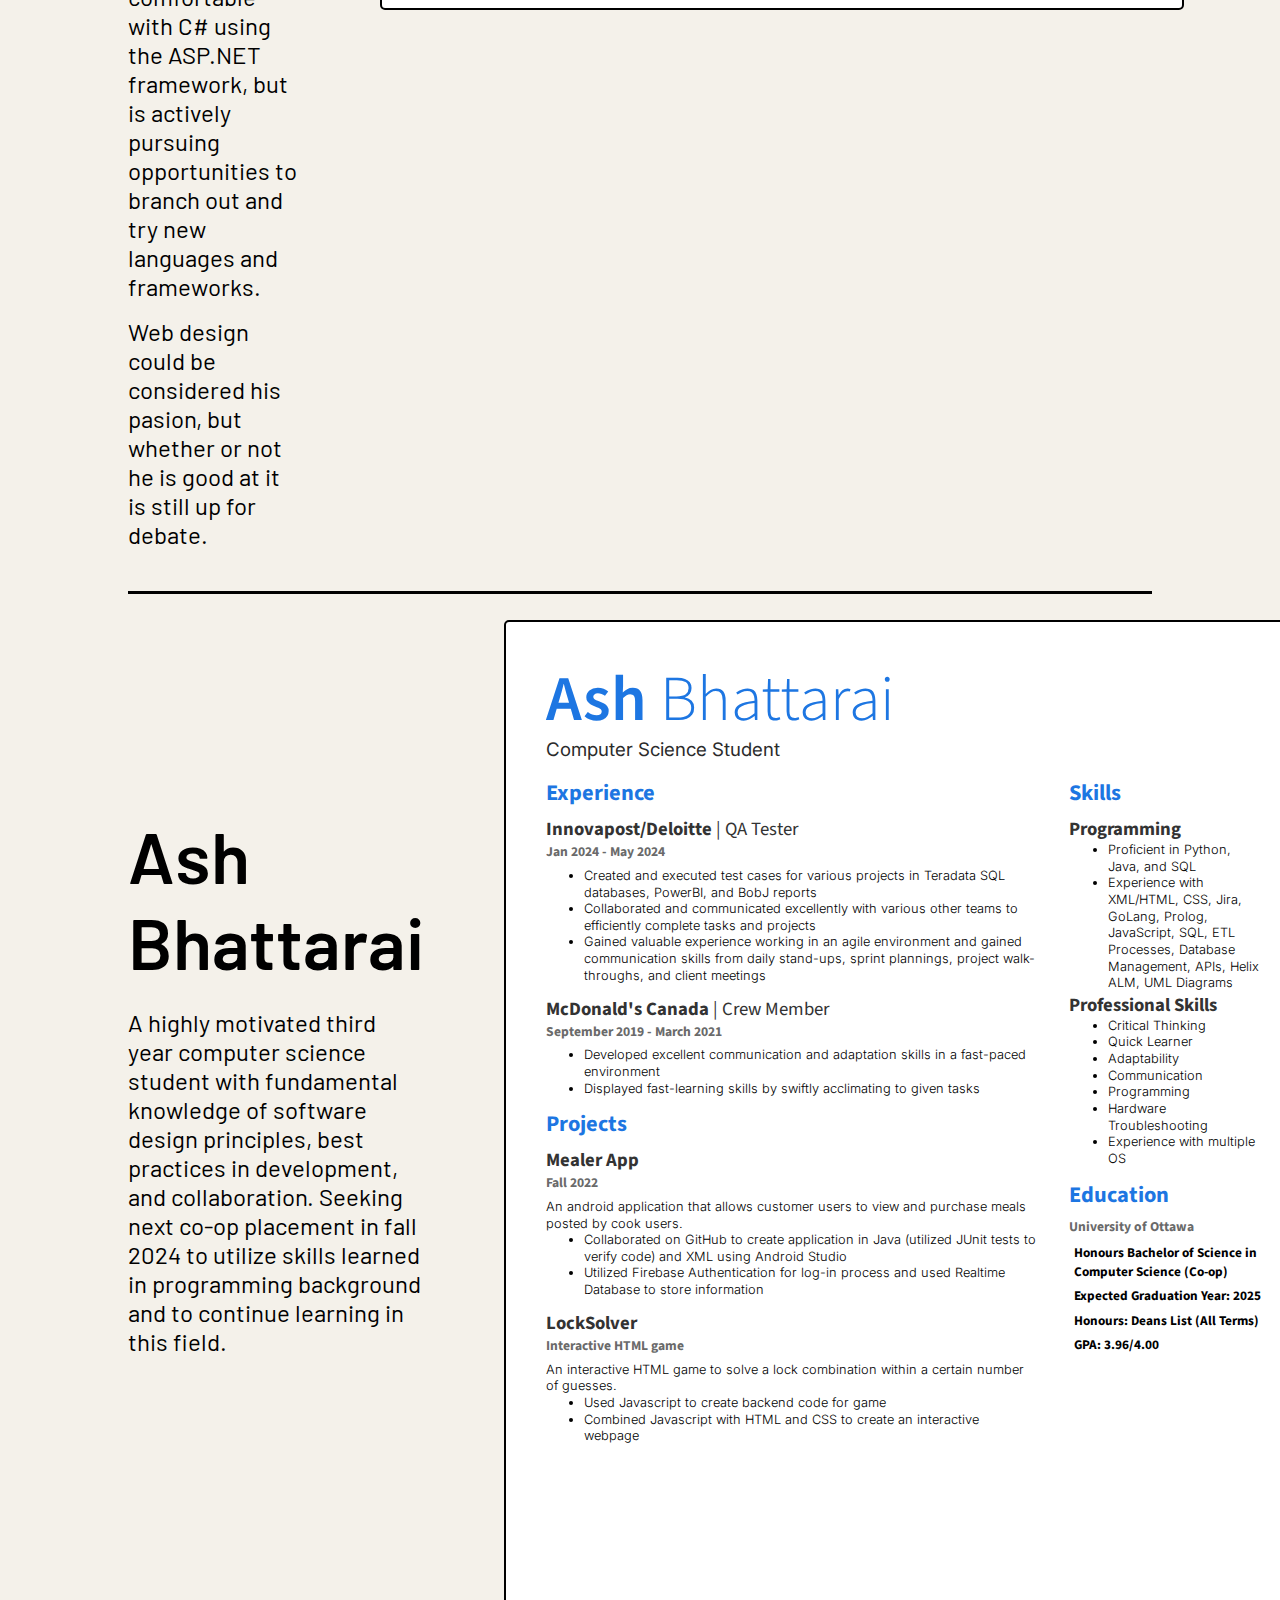
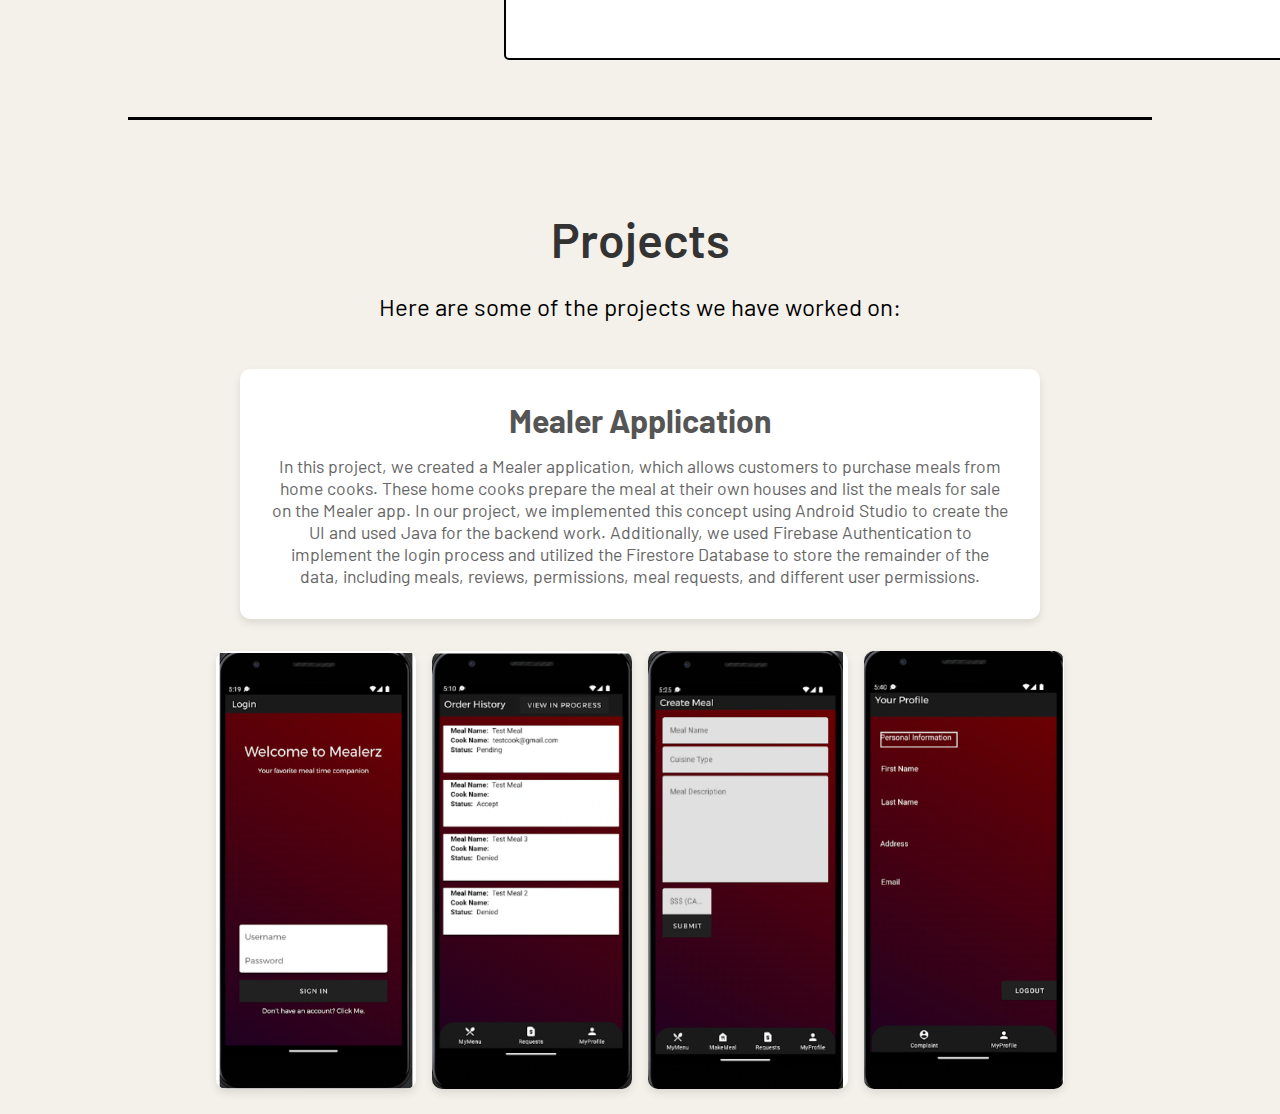
==== commit d0b3f641: "Reorganize files and fix project section ui" ====
--- a/public/index.html
+++ b/public/index.html
@@ -32,7 +32,7 @@
                     <div class="description-container">
                         <div class="description">
                             <h1>Who is Tom?</h1>
-                            <p>An ethusiastic third-year computer science student studying at the University of Ottawa.</p>
+                            <p>An enthusiastic third-year computer science student studying at the University of Ottawa.</p>
                             <p>With a whopping 8 months of workplace experience, he is ready to center the div's of the world or program a calculator in python. He is mostly comfortable with C# using the ASP.NET framework, but is actively pursuing opportunities to branch out and try new languages and frameworks.</p>
                             <p>Web design could be considered his pasion, but whether or not he is good at it is still up for debate.</p>
                         </div>
@@ -226,19 +226,19 @@
                     <div class="description-container">
                         <div class="description">
                             <h1>Projects</h1>
-                            <p>Here are some of the projects I have worked on:</p>
+                            <p>Here are some of the projects we have worked on:</p>
                         </div>
                     </div>
                     <div class="projects-container">
                         <div class="project-item">
                             <h2>Mealer Application</h2>
-                            <p>In this project, we created a Mealer application, which allows customers to purchase meals from home cooks. These home cooks prepare the meal at their own houses and list the meals for sale on the Mealer app. In our project, we implemented this concept using Android Studio to create the UI and used java for the backend work. Additionally, we used Firebase Authentication to implement the login process and utilized the Firestore Database to store the remainder of the data, including meals, reviews, permissions, meal requests, and different user permissions.</p>
+                            <p>In this project, we created a Mealer application, which allows customers to purchase meals from home cooks. These home cooks prepare the meal at their own houses and list the meals for sale on the Mealer app. In our project, we implemented this concept using Android Studio to create the UI and used Java for the backend work. Additionally, we used Firebase Authentication to implement the login process and utilized the Firestore Database to store the remainder of the data, including meals, reviews, permissions, meal requests, and different user permissions.</p>
                         </div>
                         <div class="project-images">
-                            <img src="login_screen.png" alt="Login Screen" class="project-image">
-                            <img src="client_screen.png" alt="Client Screen" class="project-image">
-                            <img src="cook_screen.png" alt="Cook Screen" class="project-image">
-                            <img src="admin_screen.png" alt="Admin Screen" class="project-image">
+                            <img src="content/login_screen.png" alt="Login Screen" class="project-image">
+                            <img src="content/client_screen.png" alt="Client Screen" class="project-image">
+                            <img src="content/cook_screen.png" alt="Cook Screen" class="project-image">
+                            <img src="content/admin_screen.png" alt="Admin Screen" class="project-image">
                         </div>
                     </div>
                 </div>
--- a/public/style.css
+++ b/public/style.css
@@ -302,7 +302,6 @@
     align-items: center;
     width: 100%;
     padding: 2vw 0;
-    background-color: #f0f0f0;
     margin-top: 2rem;
 }
 
@@ -315,6 +314,7 @@
 
 #project-section .description {
     text-align: center;
+    margin-top: 5vw;
 }
 
 #project-section .description-container h1 {
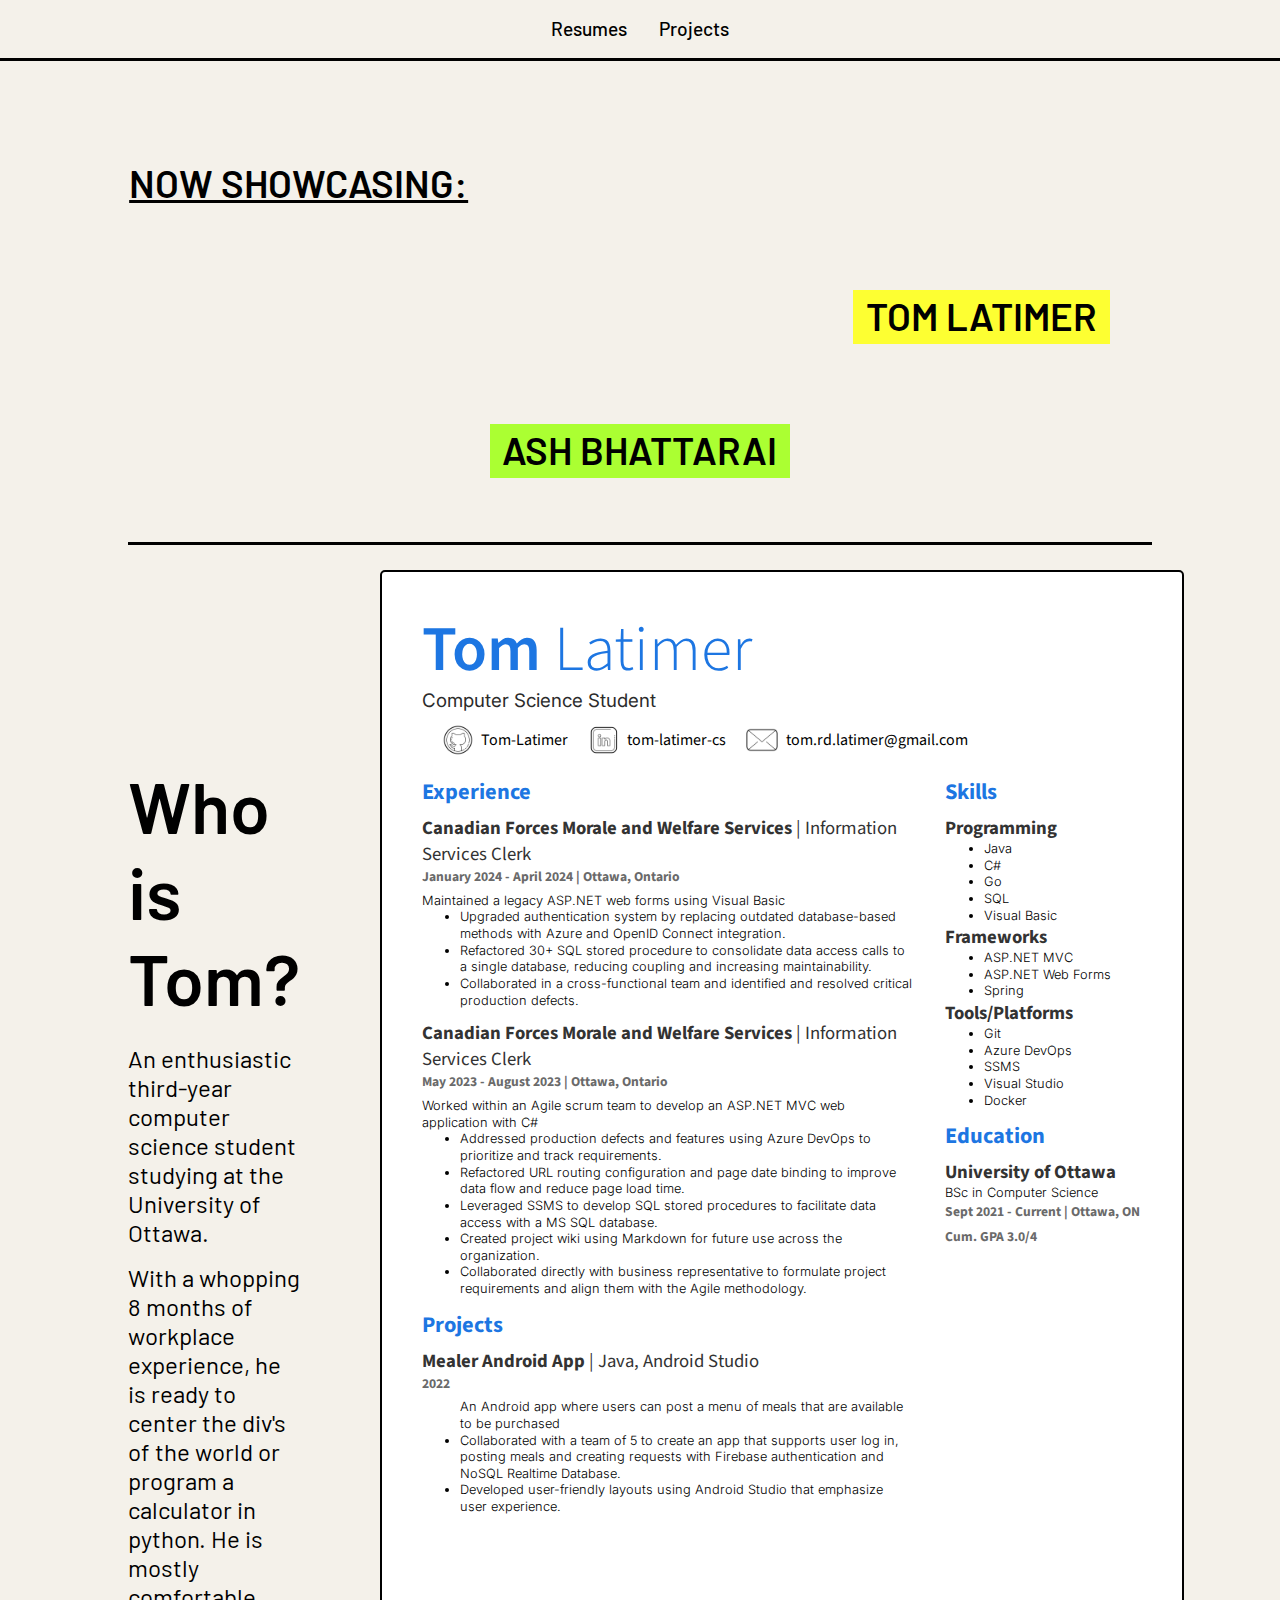
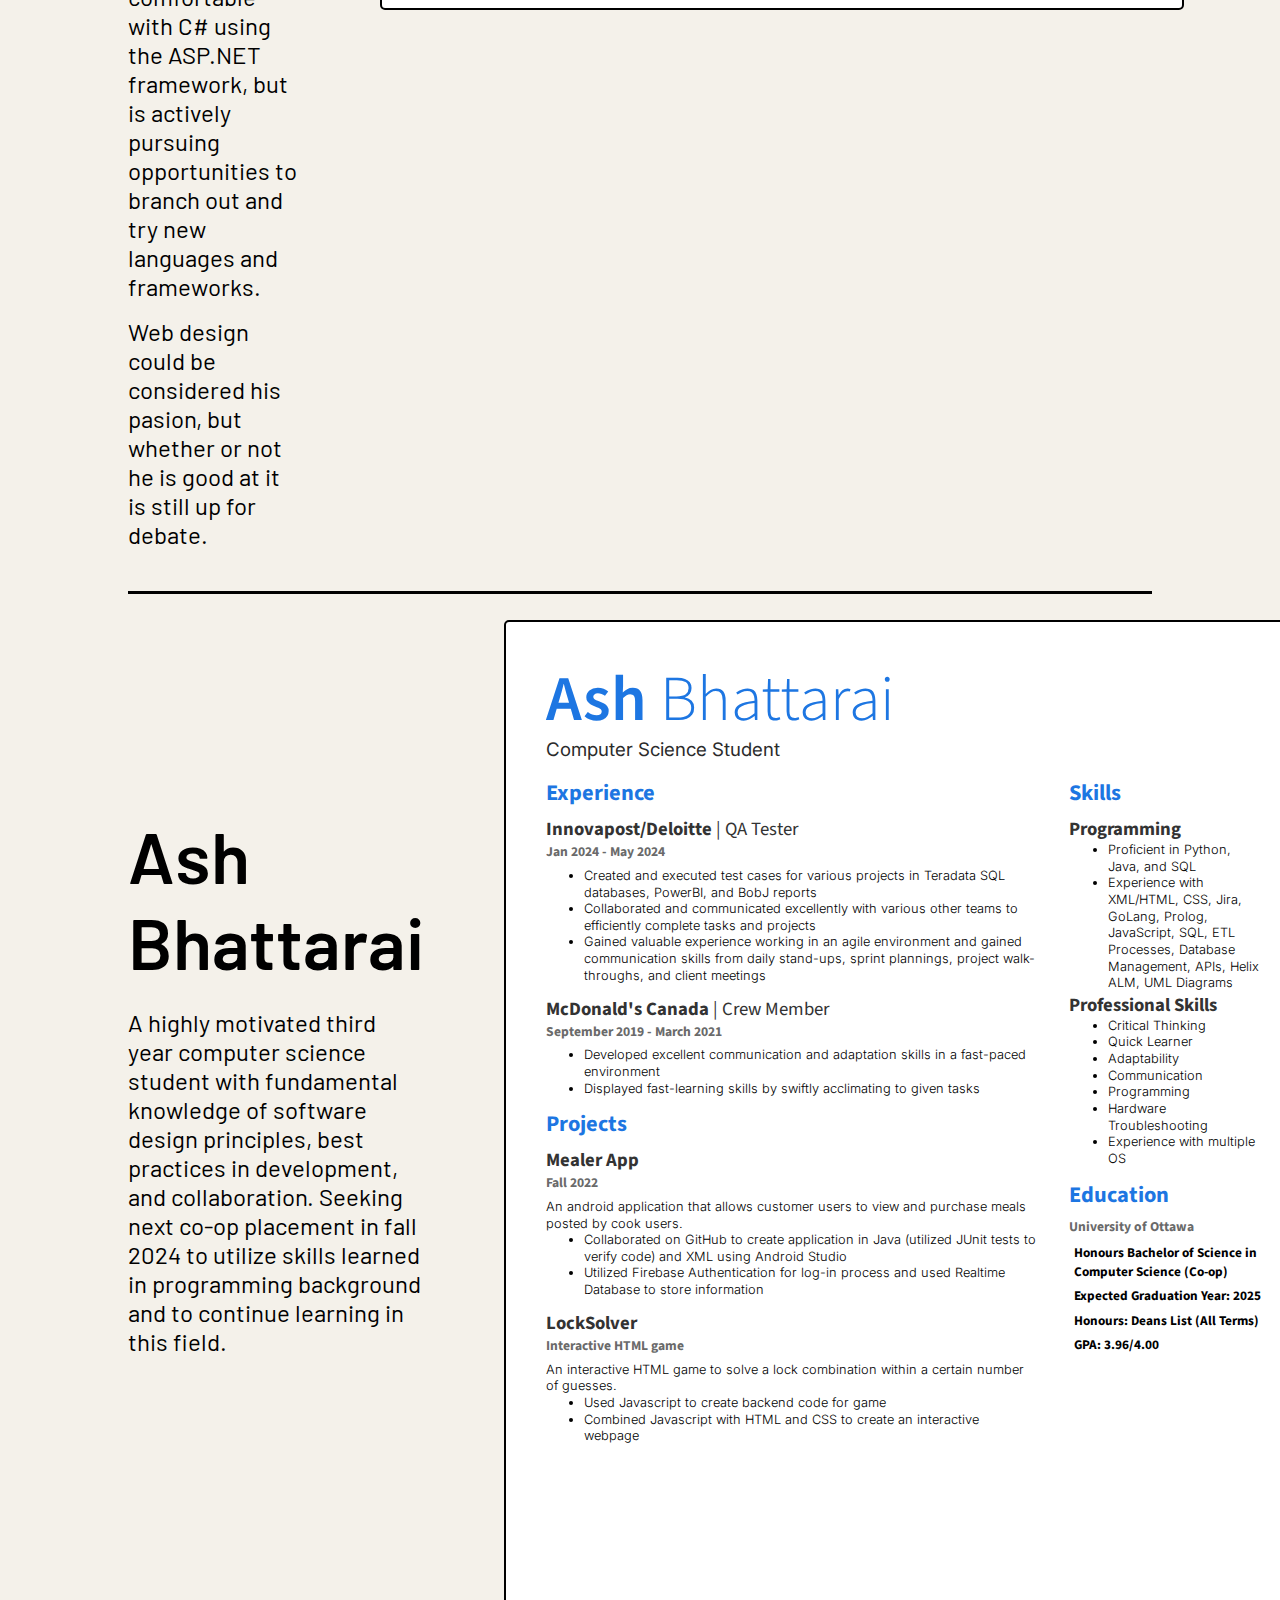
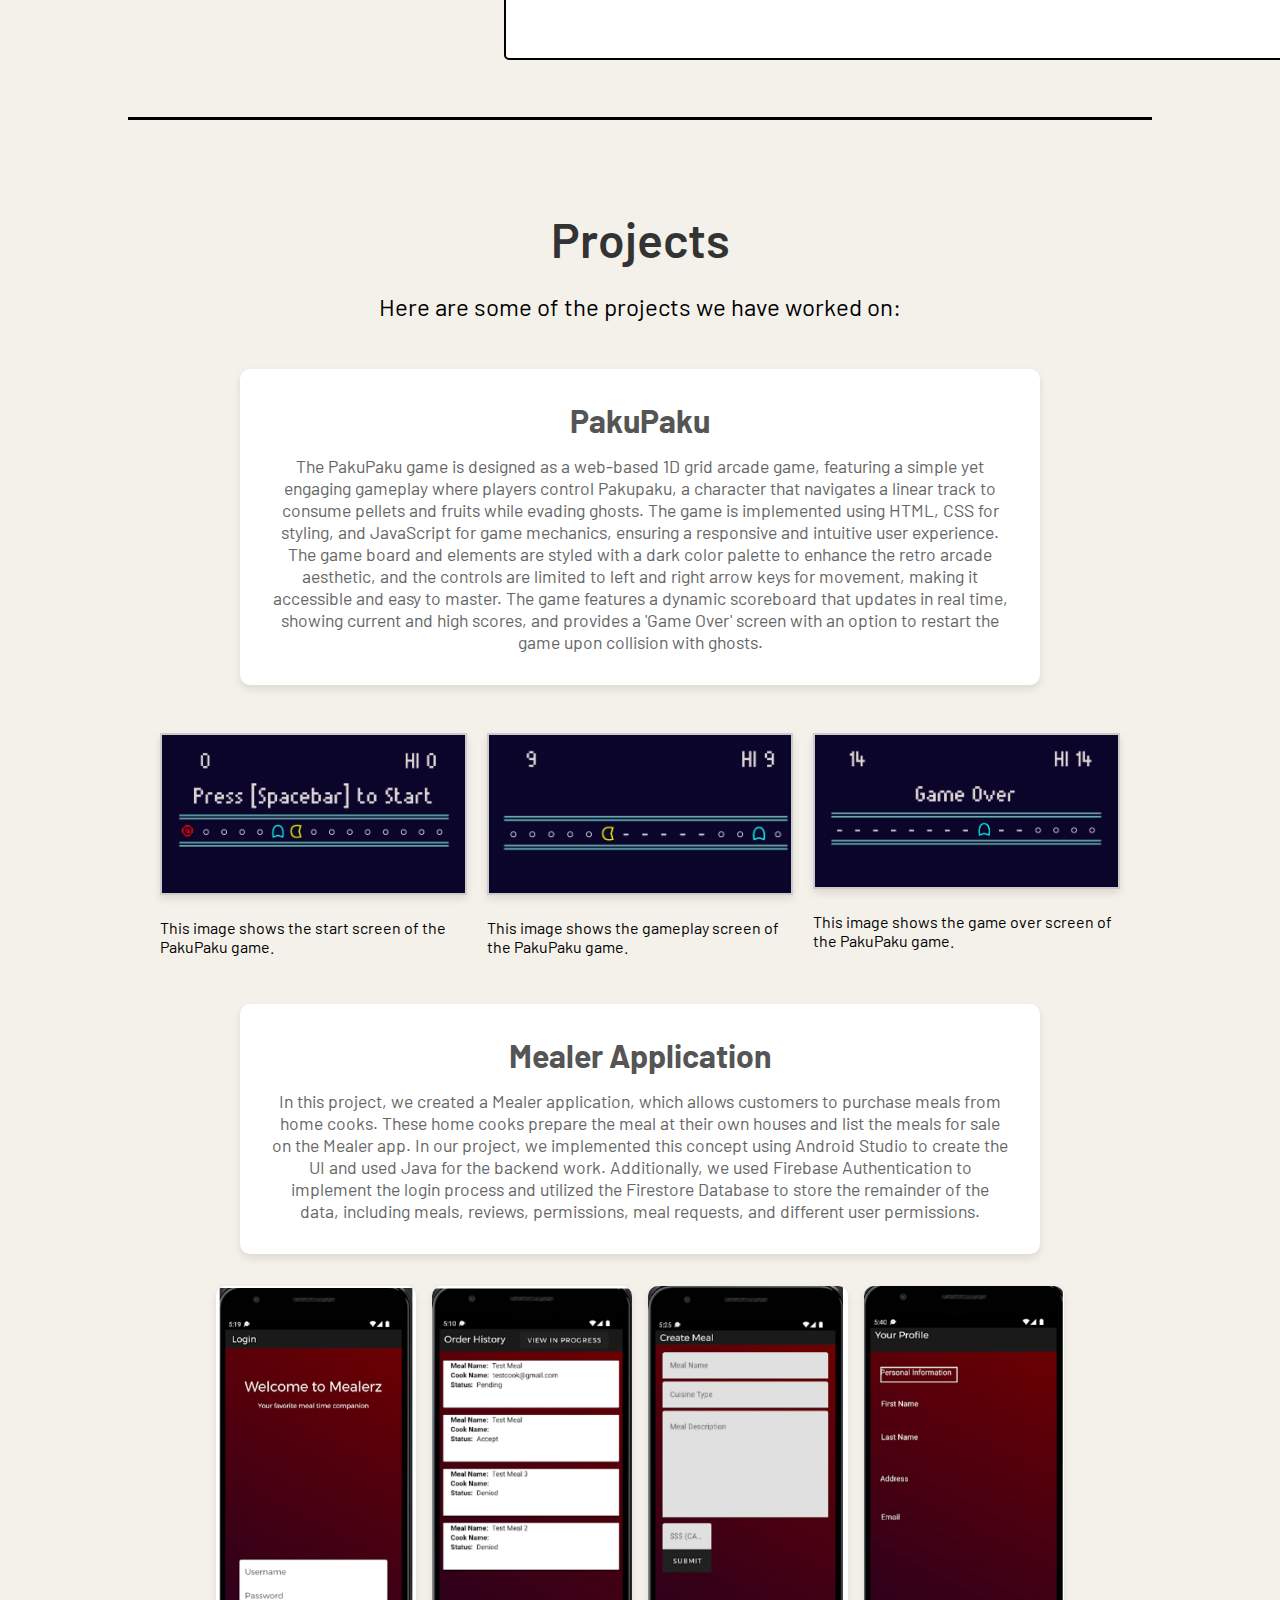
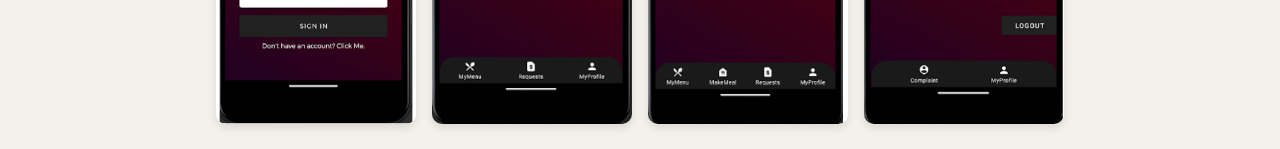
==== commit 5604bb9d: "Added PakuPaku to projects section of portfolio page." ====
--- a/public/index.html
+++ b/public/index.html
@@ -231,6 +231,24 @@
                     </div>
                     <div class="projects-container">
                         <div class="project-item">
+                            <h2>PakuPaku</h2>
+                            <p>The PakuPaku game is designed as a web-based 1D grid arcade game, featuring a simple yet engaging gameplay where players control Pakupaku, a character that navigates a linear track to consume pellets and fruits while evading ghosts. The game is implemented using HTML, CSS for styling, and JavaScript for game mechanics, ensuring a responsive and intuitive user experience. The game board and elements are styled with a dark color palette to enhance the retro arcade aesthetic, and the controls are limited to left and right arrow keys for movement, making it accessible and easy to master. The game features a dynamic scoreboard that updates in real time, showing current and high scores, and provides a 'Game Over' screen with an option to restart the game upon collision with ghosts.</p>
+                        </div>
+                            <div class="project-imagesP">
+                                <div>
+                                    <img src="content/start.png" alt="Start Screen of PakuPaku Game" class="project-imageP">
+                                    <p>This image shows the start screen of the PakuPaku game.</p>
+                                </div>
+                                <div>
+                                    <img src="content/game.png" alt="In-Game Screen of PakuPaku Game" class="project-imageP">
+                                    <p>This image shows the gameplay screen of the PakuPaku game.</p>
+                                </div>
+                                <div>
+                                    <img src="content/gameover.png" alt="Game Over Screen of PakuPaku Game" class="project-imageP">
+                                    <p>This image shows the game over screen of the PakuPaku game.</p>
+                                </div>
+                            </div>
+                        <div class="project-item">
                             <h2>Mealer Application</h2>
                             <p>In this project, we created a Mealer application, which allows customers to purchase meals from home cooks. These home cooks prepare the meal at their own houses and list the meals for sale on the Mealer app. In our project, we implemented this concept using Android Studio to create the UI and used Java for the backend work. Additionally, we used Firebase Authentication to implement the login process and utilized the Firestore Database to store the remainder of the data, including meals, reviews, permissions, meal requests, and different user permissions.</p>
                         </div>
--- a/public/style.css
+++ b/public/style.css
@@ -368,3 +368,23 @@
     border-radius: 10px;
     box-shadow: 0 4px 8px rgba(0, 0, 0, 0.1); /* Add shadow for separation */
 }
+
+.project-imagesP {
+    display: flex;
+    justify-content: center;
+    gap: 20px; /* Adds space between images */
+}
+
+.project-imageP {
+    width: 100%; 
+    max-width: 500px; 
+    height: auto; 
+    border: 2px solid #ccc; 
+    box-shadow: 0 4px 8px rgba(0,0,0,0.1); 
+    margin-bottom: 20px; 
+    transition: transform 0.3s ease; /* Smooth transformation upon hovering */
+}
+
+.project-imageP:hover {
+    transform: scale(1.05); /* Slightly enlarges the image when hovered */
+}
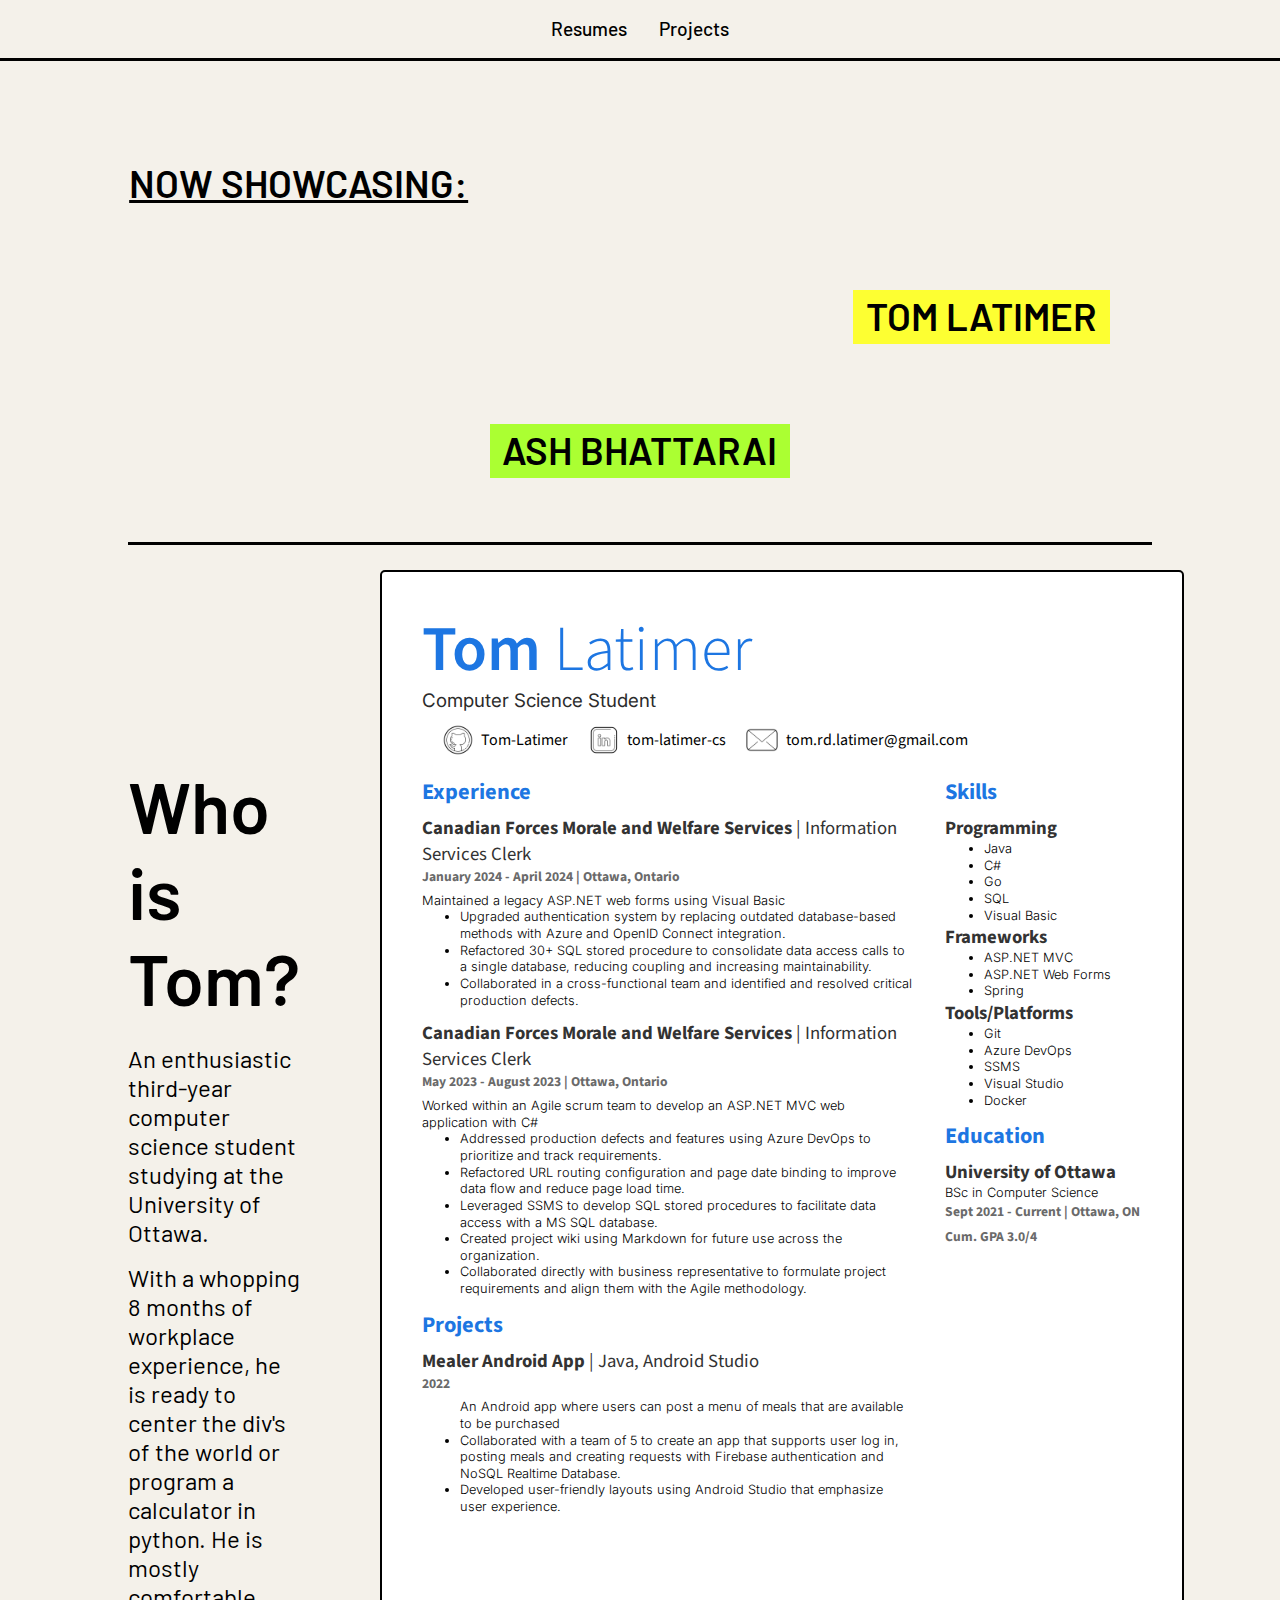
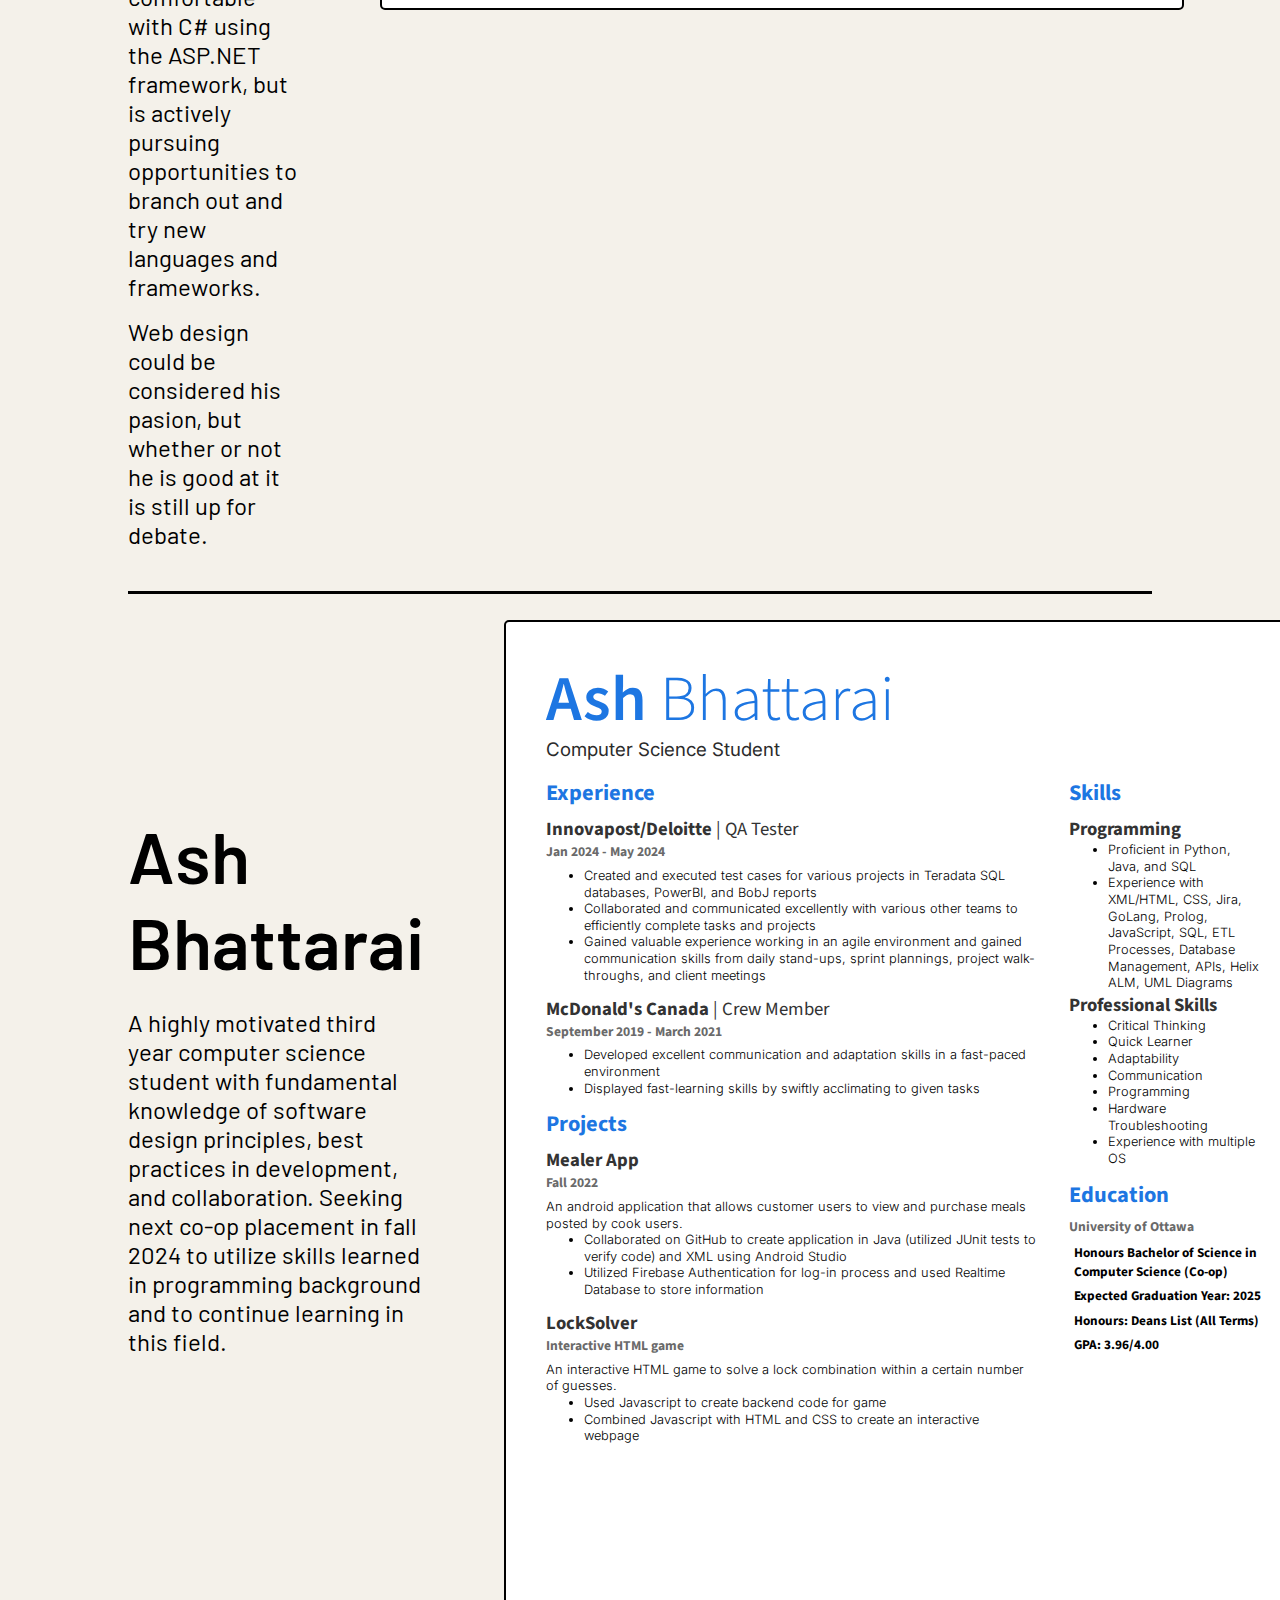
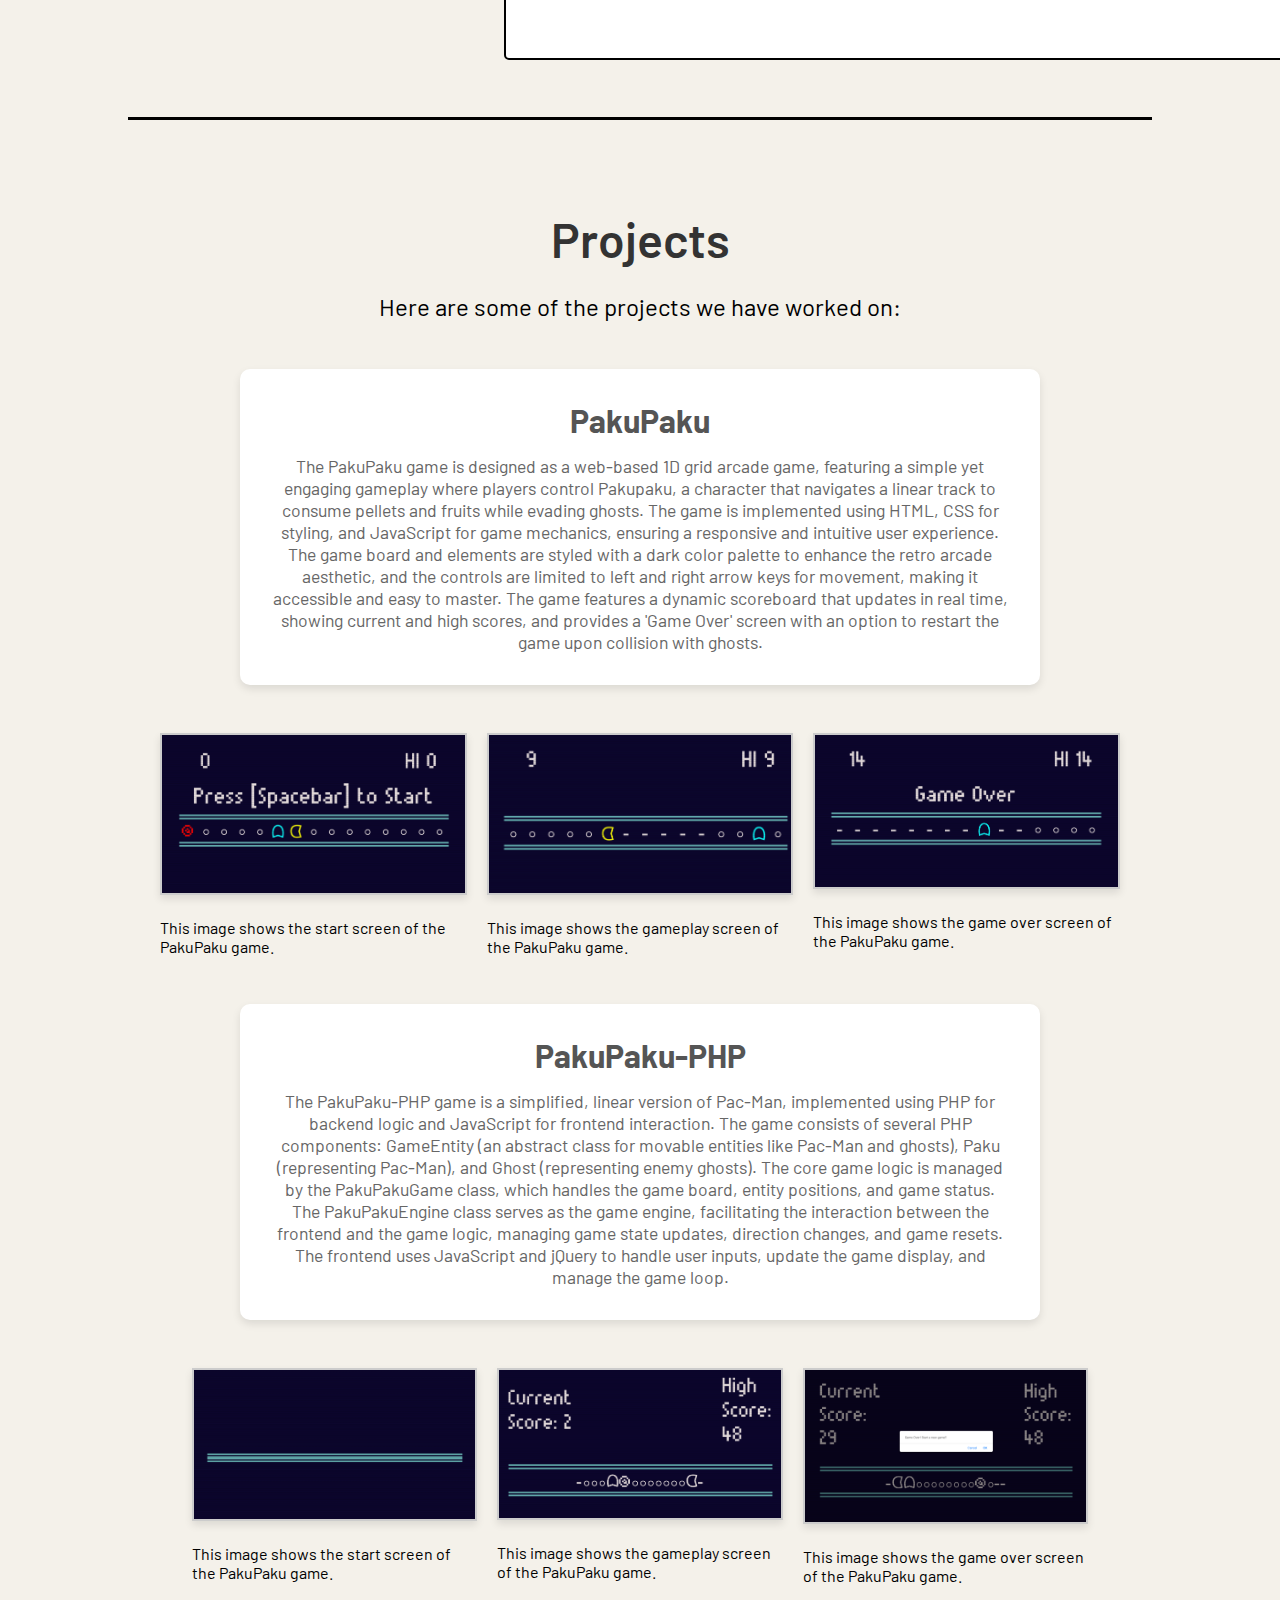
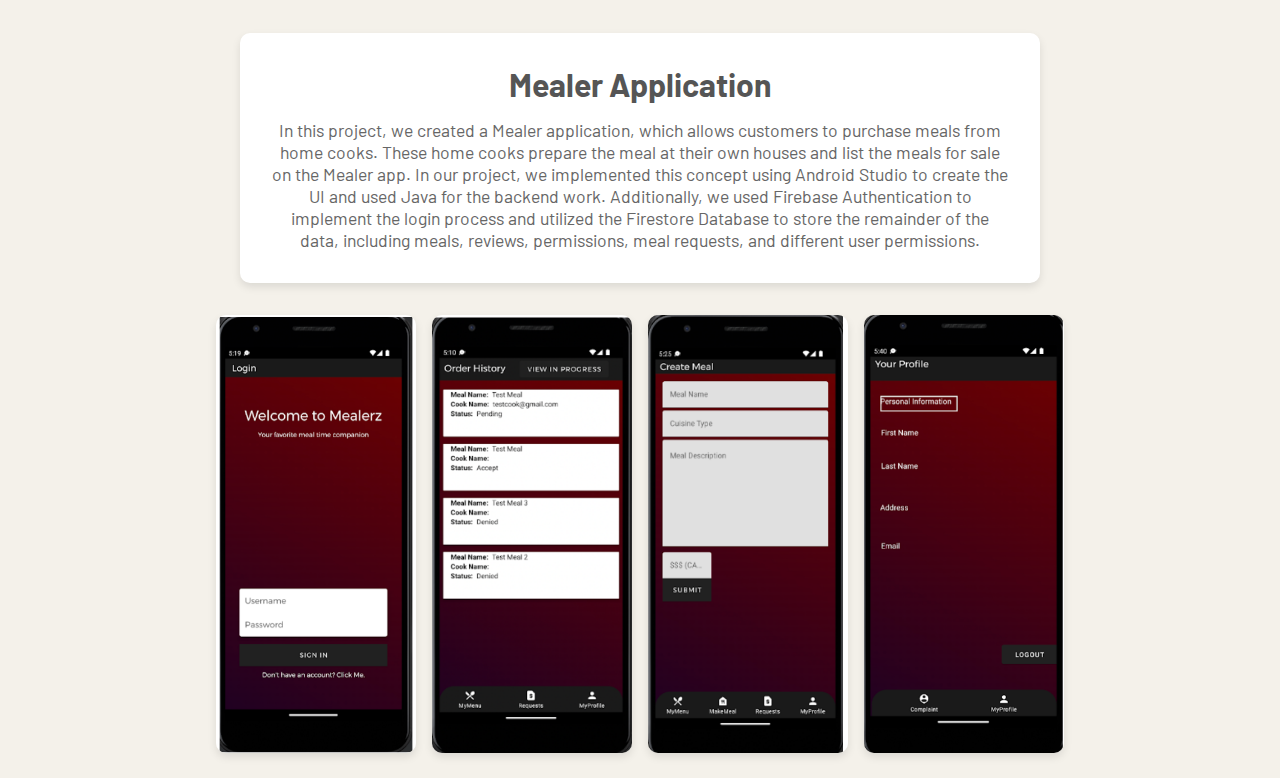
==== commit 70bf084d: "Added pakupaku php version into portfolio" ====
--- a/public/index.html
+++ b/public/index.html
@@ -248,6 +248,25 @@
                                     <p>This image shows the game over screen of the PakuPaku game.</p>
                                 </div>
                             </div>
+                            <div class="projects-container">
+                                <div class="project-item">
+                                    <h2>PakuPaku-PHP</h2>
+                                    <p>The PakuPaku-PHP game is a simplified, linear version of Pac-Man, implemented using PHP for backend logic and JavaScript for frontend interaction. The game consists of several PHP components: GameEntity (an abstract class for movable entities like Pac-Man and ghosts), Paku (representing Pac-Man), and Ghost (representing enemy ghosts). The core game logic is managed by the PakuPakuGame class, which handles the game board, entity positions, and game status. The PakuPakuEngine class serves as the game engine, facilitating the interaction between the frontend and the game logic, managing game state updates, direction changes, and game resets. The frontend uses JavaScript and jQuery to handle user inputs, update the game display, and manage the game loop.</p>
+                                </div>
+                                    <div class="project-imagesP">
+                                        <div>
+                                            <img src="content/start1.png" alt="Start Screen of PakuPaku Game" class="project-imageP">
+                                            <p>This image shows the start screen of the PakuPaku game.</p>
+                                        </div>
+                                        <div>
+                                            <img src="content/game1.png" alt="In-Game Screen of PakuPaku Game" class="project-imageP">
+                                            <p>This image shows the gameplay screen of the PakuPaku game.</p>
+                                        </div>
+                                        <div>
+                                            <img src="content/gameover1.png" alt="Game Over Screen of PakuPaku Game" class="project-imageP">
+                                            <p>This image shows the game over screen of the PakuPaku game.</p>
+                                        </div>
+                                    </div>
                         <div class="project-item">
                             <h2>Mealer Application</h2>
                             <p>In this project, we created a Mealer application, which allows customers to purchase meals from home cooks. These home cooks prepare the meal at their own houses and list the meals for sale on the Mealer app. In our project, we implemented this concept using Android Studio to create the UI and used Java for the backend work. Additionally, we used Firebase Authentication to implement the login process and utilized the Firestore Database to store the remainder of the data, including meals, reviews, permissions, meal requests, and different user permissions.</p>
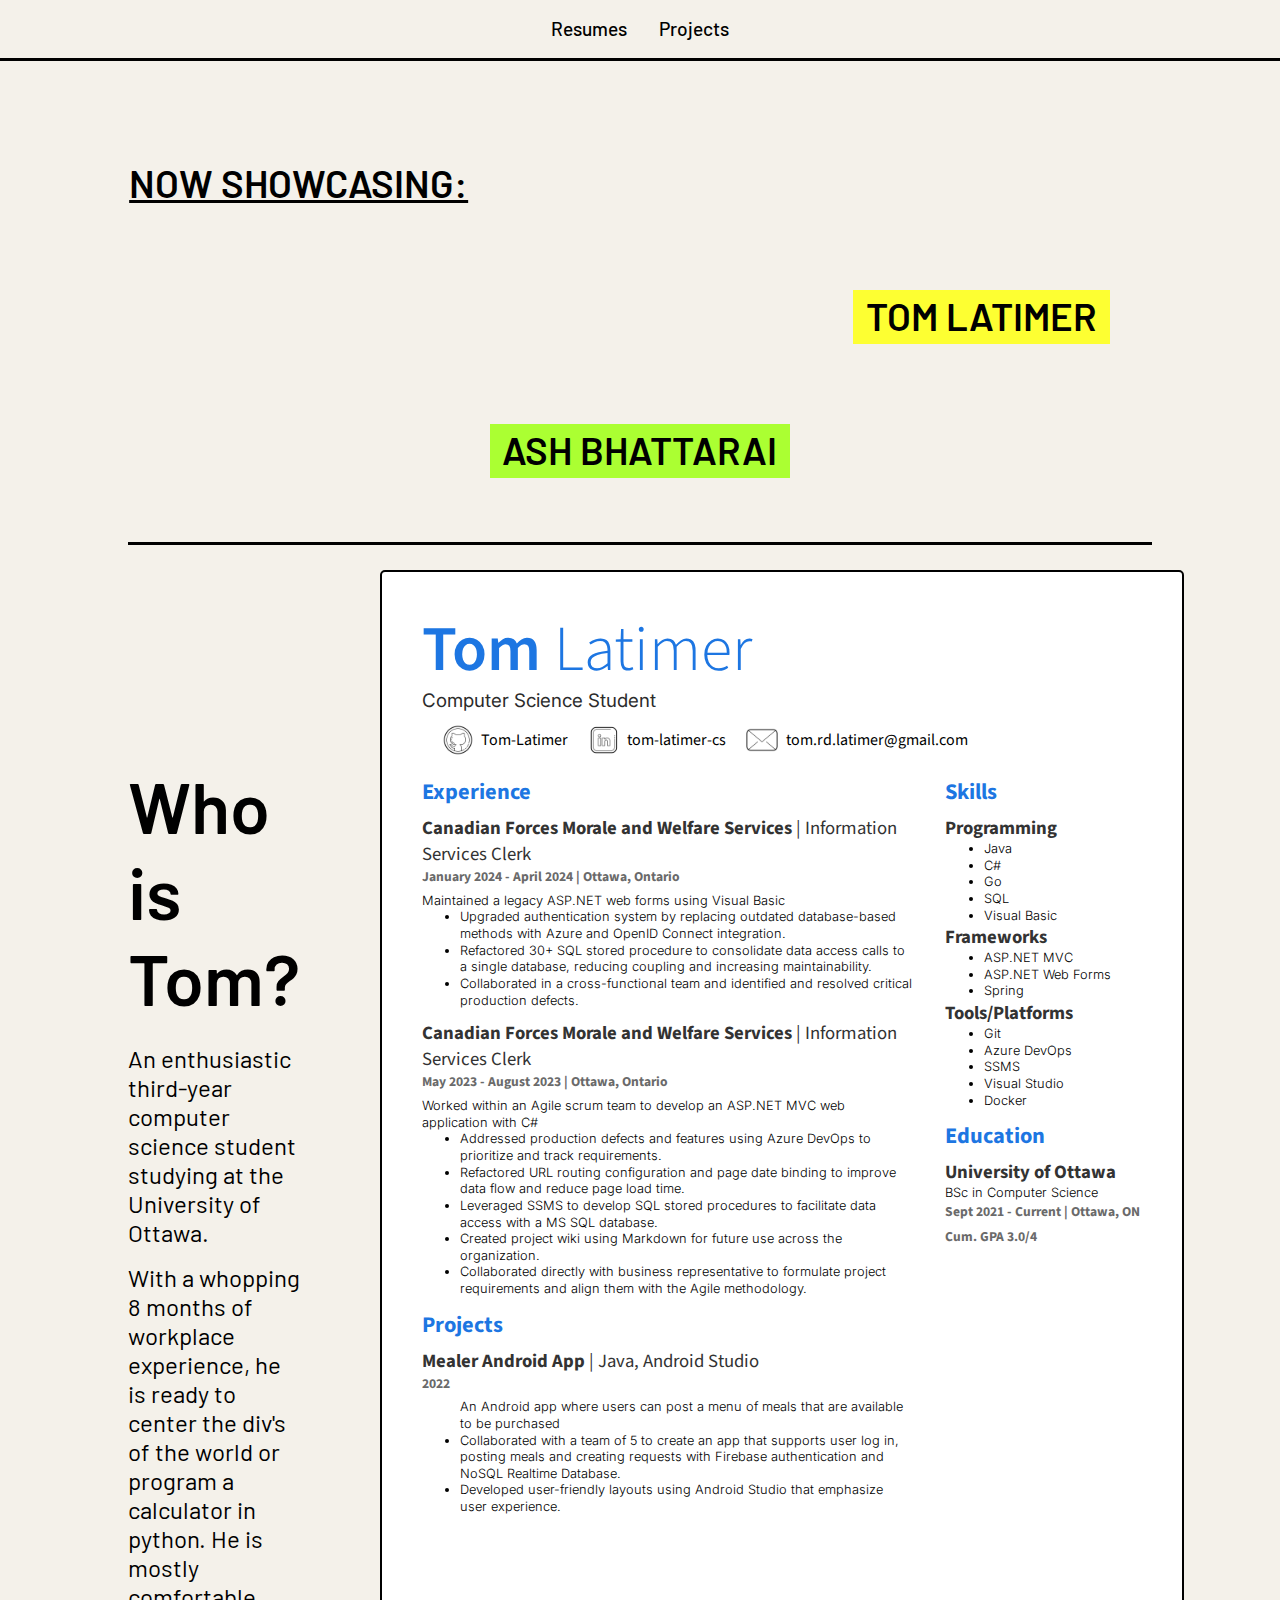
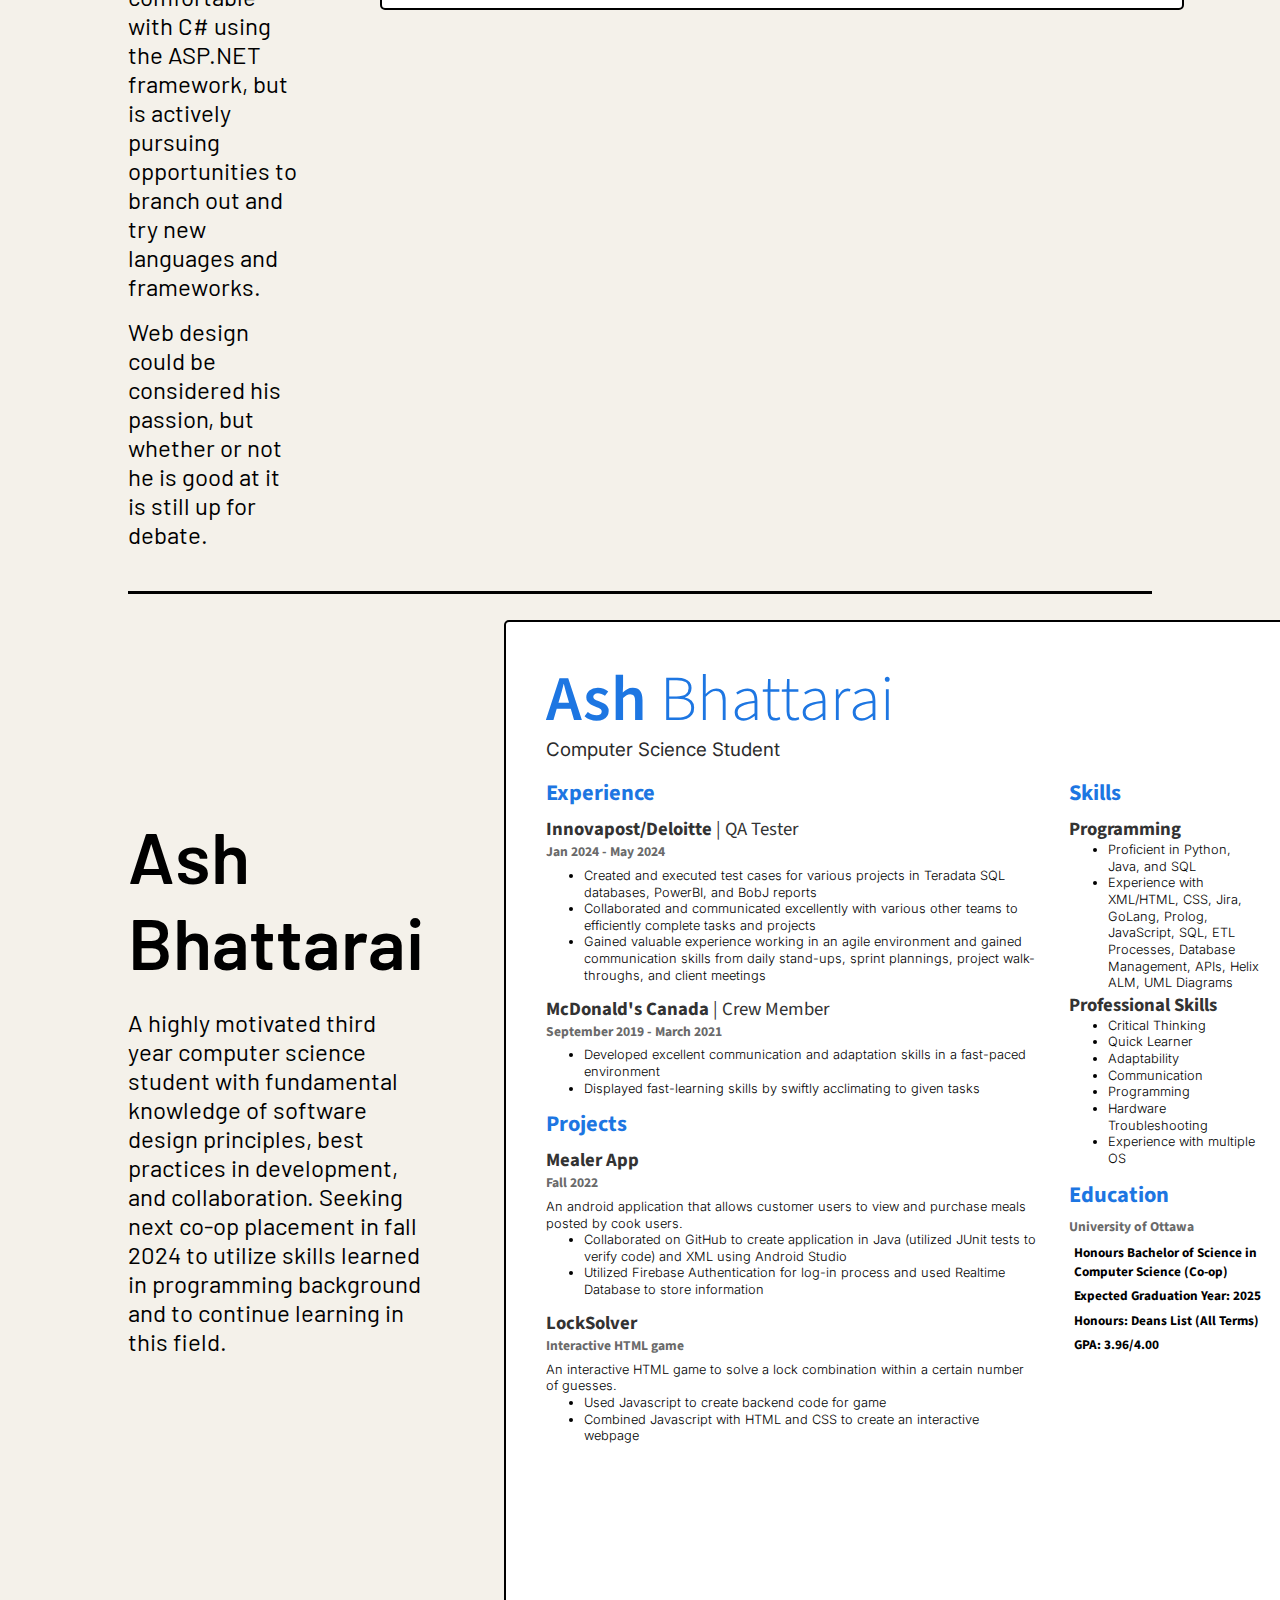
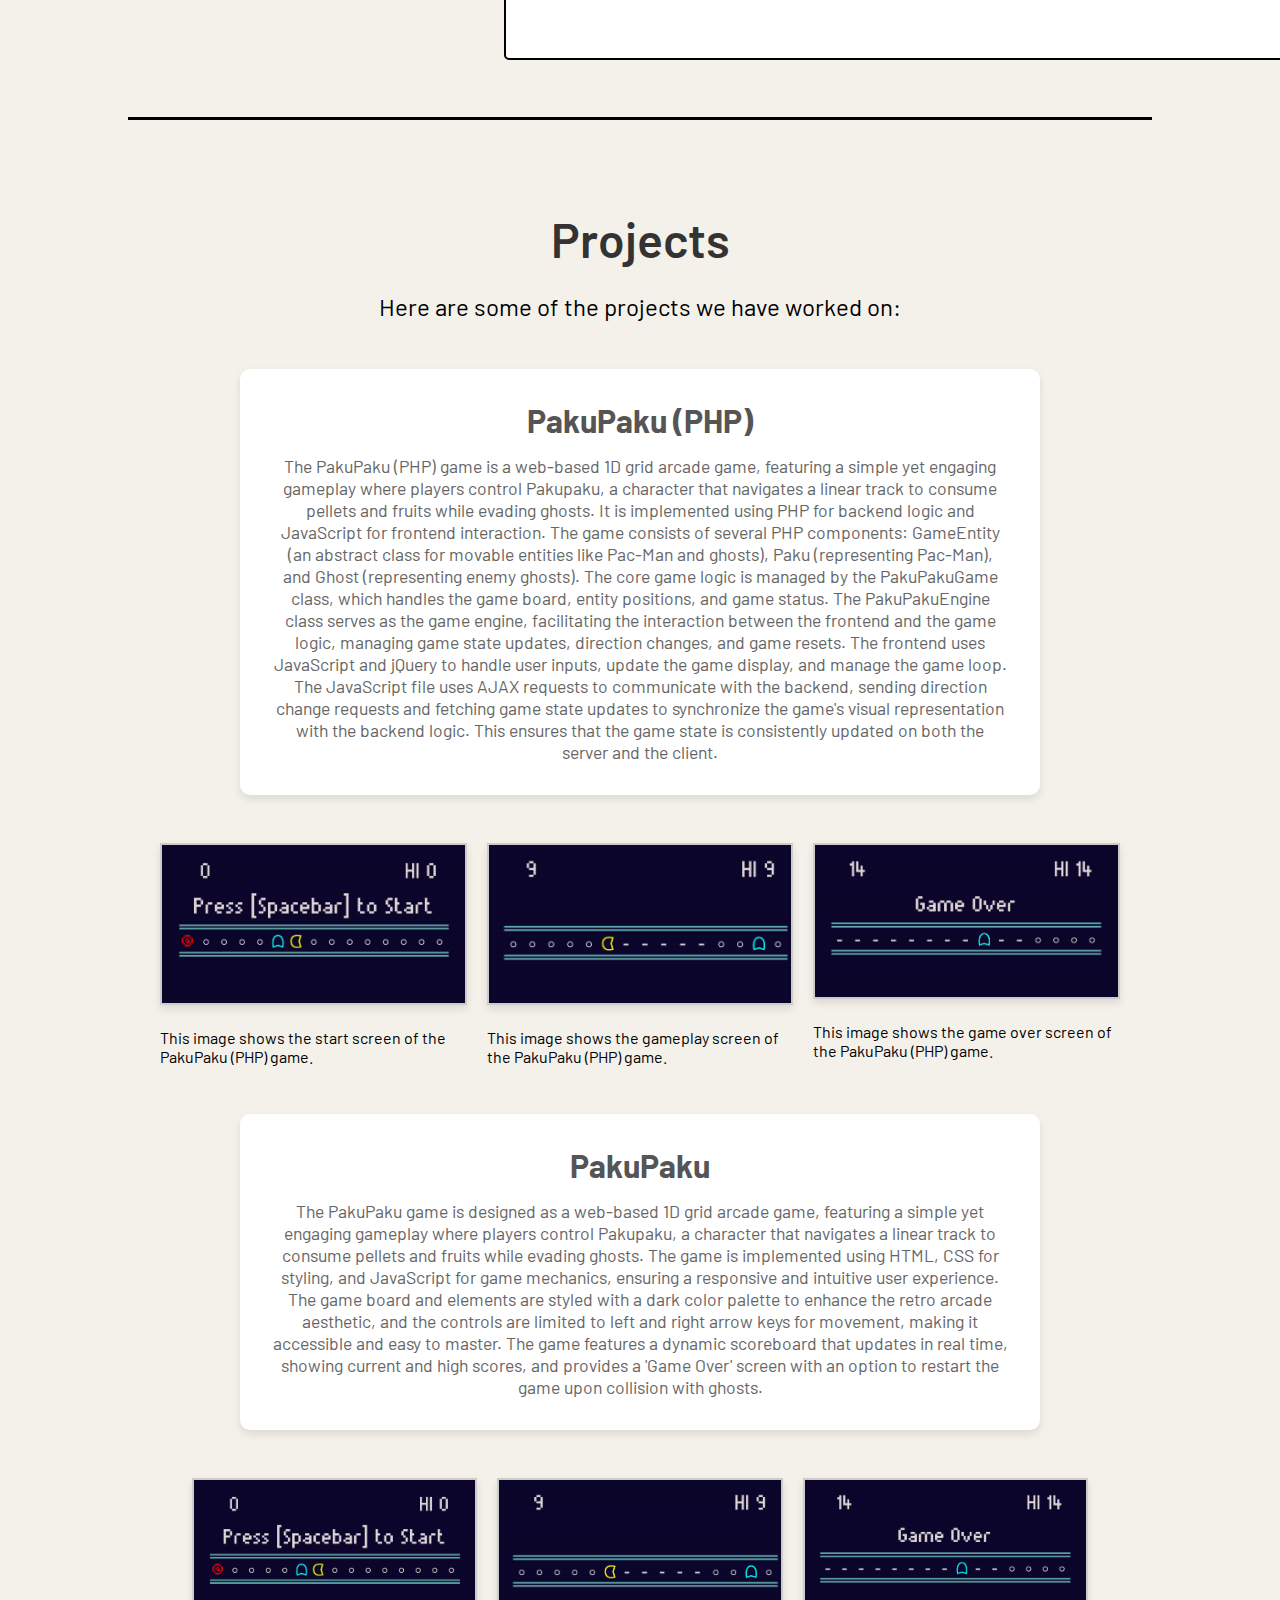
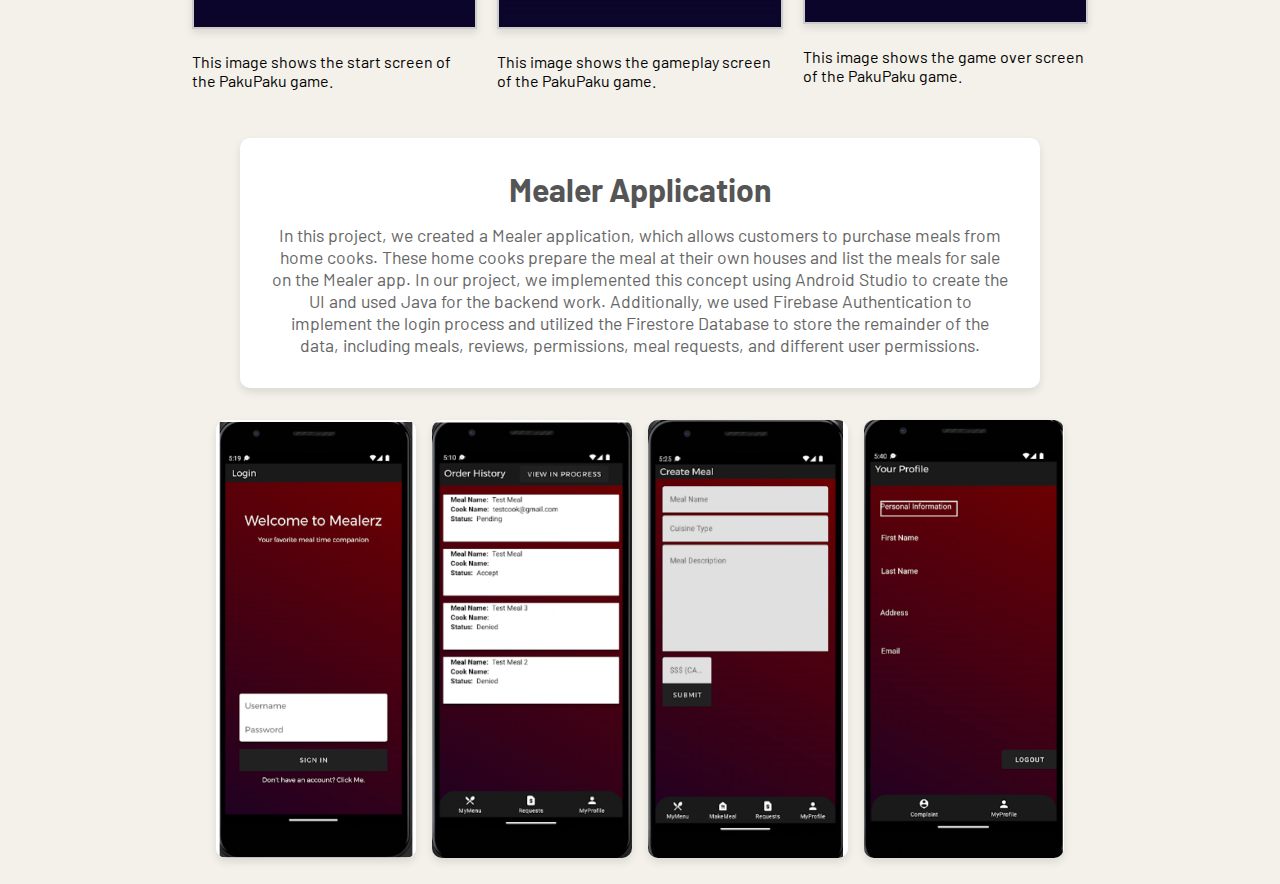
==== commit 17f8c9a7: "Added description of PakuPaku (PHP) and images" ====
--- a/public/index.html
+++ b/public/index.html
@@ -34,7 +34,7 @@
                             <h1>Who is Tom?</h1>
                             <p>An enthusiastic third-year computer science student studying at the University of Ottawa.</p>
                             <p>With a whopping 8 months of workplace experience, he is ready to center the div's of the world or program a calculator in python. He is mostly comfortable with C# using the ASP.NET framework, but is actively pursuing opportunities to branch out and try new languages and frameworks.</p>
-                            <p>Web design could be considered his pasion, but whether or not he is good at it is still up for debate.</p>
+                            <p>Web design could be considered his passion, but whether or not he is good at it is still up for debate.</p>
                         </div>
                     </div>
                     <div class="resume-container">
@@ -231,39 +231,39 @@
                     </div>
                     <div class="projects-container">
                         <div class="project-item">
-                            <h2>PakuPaku</h2>
-                            <p>The PakuPaku game is designed as a web-based 1D grid arcade game, featuring a simple yet engaging gameplay where players control Pakupaku, a character that navigates a linear track to consume pellets and fruits while evading ghosts. The game is implemented using HTML, CSS for styling, and JavaScript for game mechanics, ensuring a responsive and intuitive user experience. The game board and elements are styled with a dark color palette to enhance the retro arcade aesthetic, and the controls are limited to left and right arrow keys for movement, making it accessible and easy to master. The game features a dynamic scoreboard that updates in real time, showing current and high scores, and provides a 'Game Over' screen with an option to restart the game upon collision with ghosts.</p>
+                            <h2>PakuPaku (PHP)</h2>
+                            <p>The PakuPaku (PHP) game is a web-based 1D grid arcade game, featuring a simple yet engaging gameplay where players control Pakupaku, a character that navigates a linear track to consume pellets and fruits while evading ghosts. It is implemented using PHP for backend logic and JavaScript for frontend interaction. The game consists of several PHP components: GameEntity (an abstract class for movable entities like Pac-Man and ghosts), Paku (representing Pac-Man), and Ghost (representing enemy ghosts). The core game logic is managed by the PakuPakuGame class, which handles the game board, entity positions, and game status. The PakuPakuEngine class serves as the game engine, facilitating the interaction between the frontend and the game logic, managing game state updates, direction changes, and game resets. The frontend uses JavaScript and jQuery to handle user inputs, update the game display, and manage the game loop. The JavaScript file uses AJAX requests to communicate with the backend, sending direction change requests and fetching game state updates to synchronize the game's visual representation with the backend logic. This ensures that the game state is consistently updated on both the server and the client.</p>
                         </div>
                             <div class="project-imagesP">
                                 <div>
                                     <img src="content/start.png" alt="Start Screen of PakuPaku Game" class="project-imageP">
-                                    <p>This image shows the start screen of the PakuPaku game.</p>
+                                    <p>This image shows the start screen of the PakuPaku (PHP) game.</p>
                                 </div>
                                 <div>
                                     <img src="content/game.png" alt="In-Game Screen of PakuPaku Game" class="project-imageP">
-                                    <p>This image shows the gameplay screen of the PakuPaku game.</p>
+                                    <p>This image shows the gameplay screen of the PakuPaku (PHP) game.</p>
                                 </div>
                                 <div>
                                     <img src="content/gameover.png" alt="Game Over Screen of PakuPaku Game" class="project-imageP">
-                                    <p>This image shows the game over screen of the PakuPaku game.</p>
+                                    <p>This image shows the game over screen of the PakuPaku (PHP) game.</p>
                                 </div>
                             </div>
                             <div class="projects-container">
                                 <div class="project-item">
-                                    <h2>PakuPaku-PHP</h2>
-                                    <p>The PakuPaku-PHP game is a simplified, linear version of Pac-Man, implemented using PHP for backend logic and JavaScript for frontend interaction. The game consists of several PHP components: GameEntity (an abstract class for movable entities like Pac-Man and ghosts), Paku (representing Pac-Man), and Ghost (representing enemy ghosts). The core game logic is managed by the PakuPakuGame class, which handles the game board, entity positions, and game status. The PakuPakuEngine class serves as the game engine, facilitating the interaction between the frontend and the game logic, managing game state updates, direction changes, and game resets. The frontend uses JavaScript and jQuery to handle user inputs, update the game display, and manage the game loop.</p>
+                                    <h2>PakuPaku</h2>
+                                    <p>The PakuPaku game is designed as a web-based 1D grid arcade game, featuring a simple yet engaging gameplay where players control Pakupaku, a character that navigates a linear track to consume pellets and fruits while evading ghosts. The game is implemented using HTML, CSS for styling, and JavaScript for game mechanics, ensuring a responsive and intuitive user experience. The game board and elements are styled with a dark color palette to enhance the retro arcade aesthetic, and the controls are limited to left and right arrow keys for movement, making it accessible and easy to master. The game features a dynamic scoreboard that updates in real time, showing current and high scores, and provides a 'Game Over' screen with an option to restart the game upon collision with ghosts.</p>
                                 </div>
                                     <div class="project-imagesP">
                                         <div>
-                                            <img src="content/start1.png" alt="Start Screen of PakuPaku Game" class="project-imageP">
+                                            <img src="content/start.png" alt="Start Screen of PakuPaku Game" class="project-imageP">
                                             <p>This image shows the start screen of the PakuPaku game.</p>
                                         </div>
                                         <div>
-                                            <img src="content/game1.png" alt="In-Game Screen of PakuPaku Game" class="project-imageP">
+                                            <img src="content/game.png" alt="In-Game Screen of PakuPaku Game" class="project-imageP">
                                             <p>This image shows the gameplay screen of the PakuPaku game.</p>
                                         </div>
                                         <div>
-                                            <img src="content/gameover1.png" alt="Game Over Screen of PakuPaku Game" class="project-imageP">
+                                            <img src="content/gameover.png" alt="Game Over Screen of PakuPaku Game" class="project-imageP">
                                             <p>This image shows the game over screen of the PakuPaku game.</p>
                                         </div>
                                     </div>
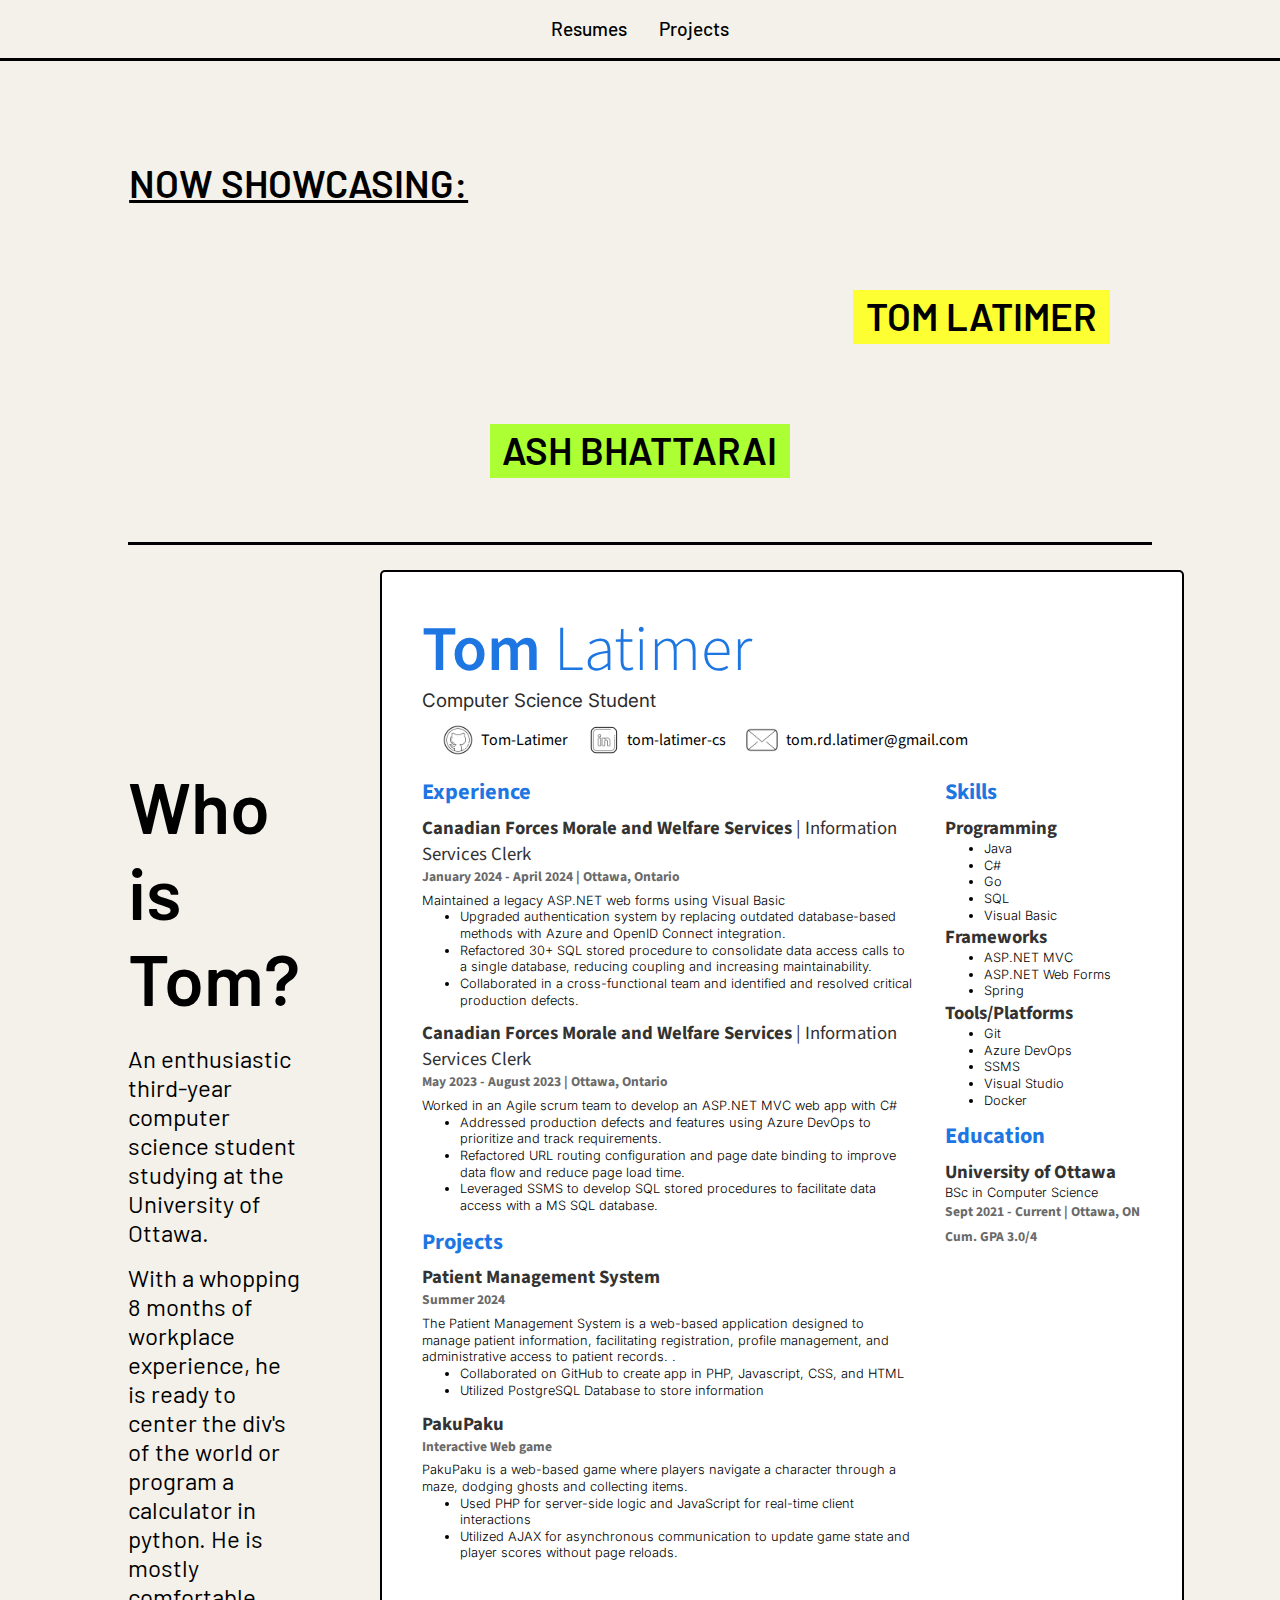
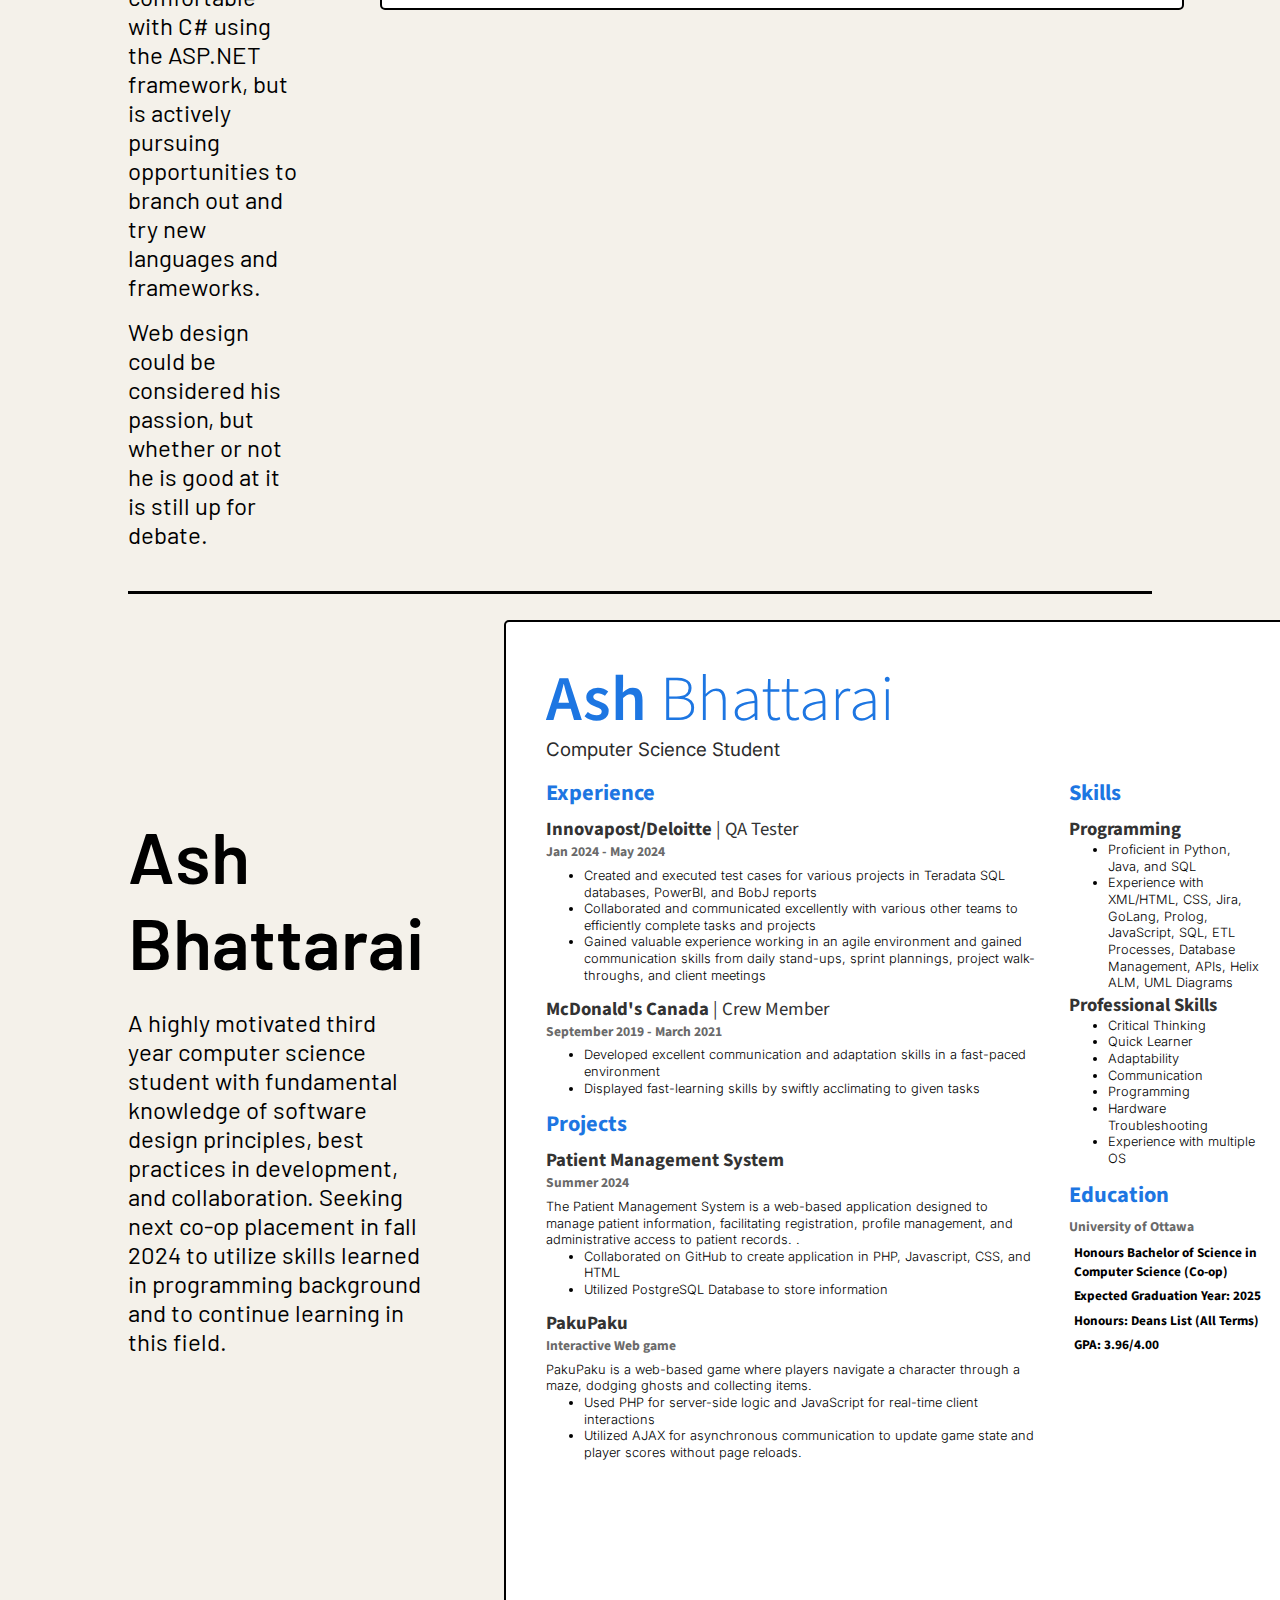
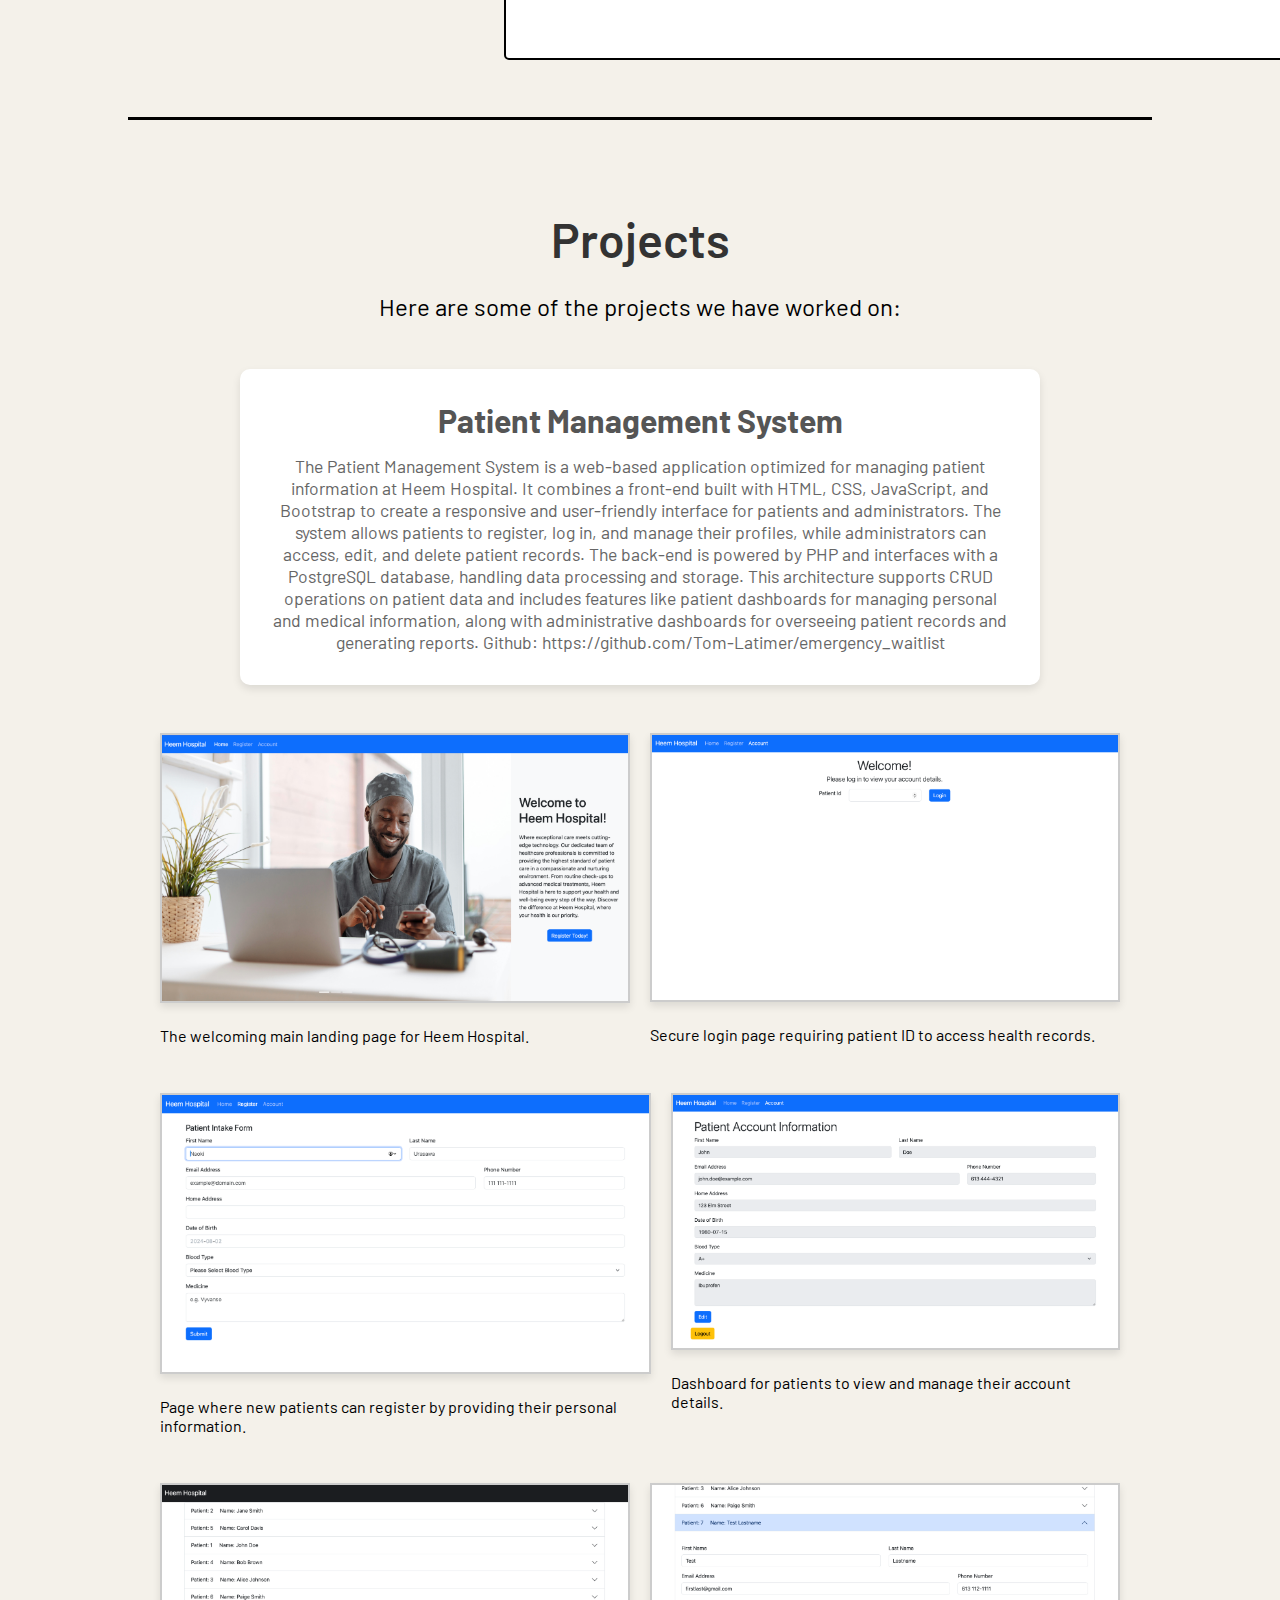
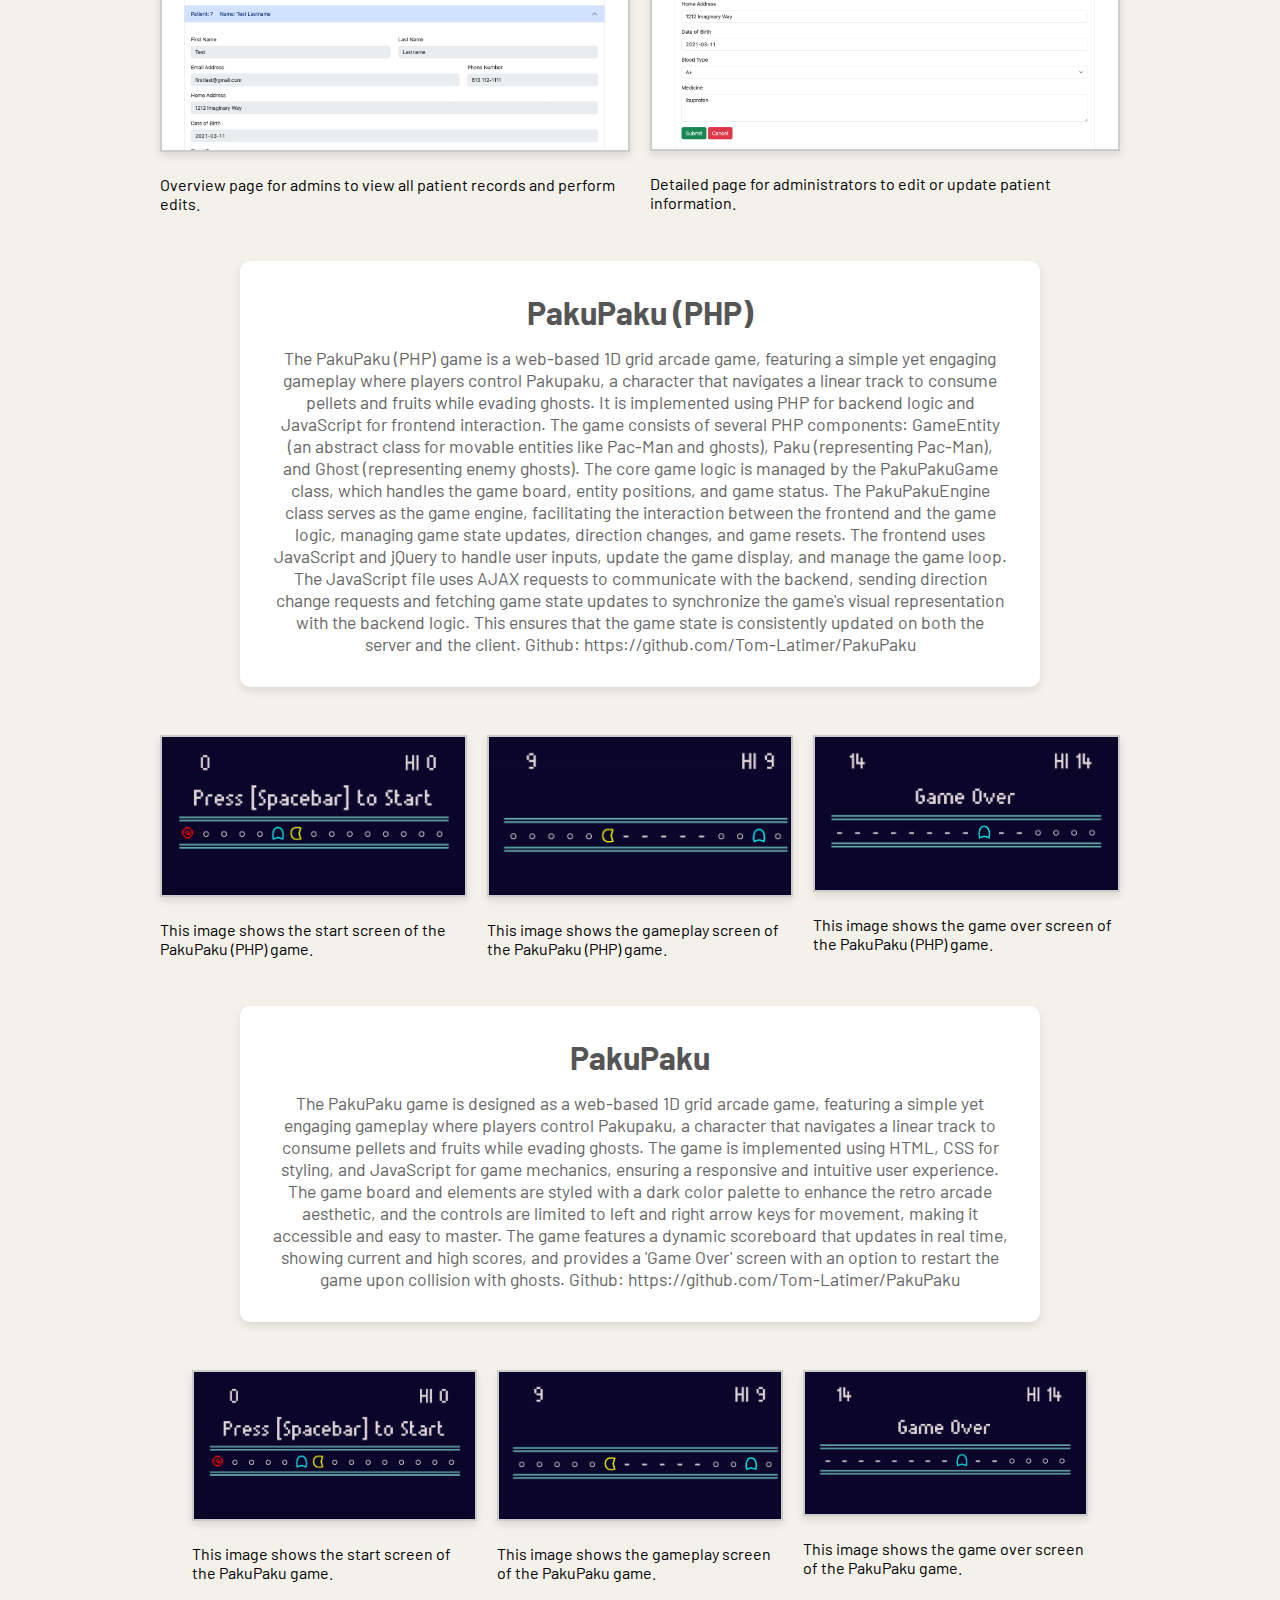
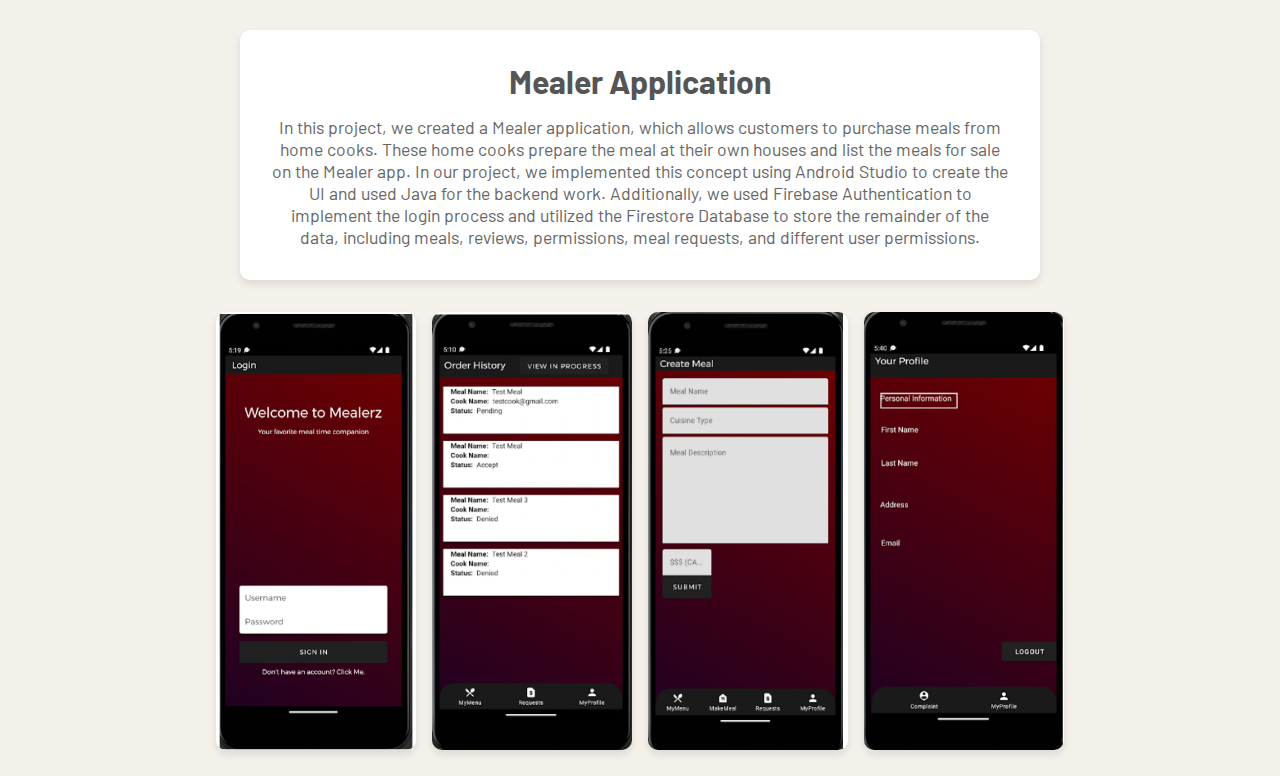
==== commit 50f33df9: "Updated Portfolio" ====
--- a/public/index.html
+++ b/public/index.html
@@ -73,25 +73,32 @@
                                     <div class="resume-section">
                                         <h3>Canadian Forces Morale and Welfare Services <span class="sub-sub-heading">| Information Services Clerk</span></h3>
                                         <h4>May 2023 - August 2023 | Ottawa, Ontario</h4>
-                                        <p>Worked within an Agile scrum team to develop an ASP.NET MVC web application with C#</p>
+                                        <p>Worked in an Agile scrum team to develop an ASP.NET MVC web app with C#</p>
                                         <ul>
                                             <li>Addressed production defects and features using Azure DevOps to prioritize and track requirements.</li>
                                             <li>Refactored URL routing configuration and page date binding to improve data flow and reduce page load time.</li>
                                             <li>Leveraged SSMS to develop SQL stored procedures to facilitate data access with a MS SQL database.</li>
-                                            <li>Created project wiki using Markdown for future use across the organization.</li>
-                                            <li>Collaborated directly with business representative to formulate project requirements and align them with the Agile methodology.</li>
                                         </ul>
                                     </div>
                                 </div>
                                 <div>
                                     <h2 class="subtitle">Projects</h2>
                                     <div class="resume-section">
-                                        <h3>Mealer Android App <span class="sub-sub-heading">| Java, Android Studio</span></h3>
-                                        <h4>2022</h4>
-                                        <ul>
-                                            <p>An Android app where users can post a menu of meals that are available to be purchased</p>
-                                            <li>Collaborated with a team of 5 to create an app that supports user log in, posting meals and creating requests with Firebase authentication and NoSQL Realtime Database.</li>
-                                            <li>Developed user-friendly layouts using Android Studio that emphasize user experience.</li>
+                                        <h3>Patient Management System</h3>
+                                        <h4>Summer 2024</h4>
+                                        <p>The Patient Management System is a web-based application designed to manage patient information, facilitating registration, profile management, and administrative access to patient records. .</p>
+                                        <ul>
+                                            <li>Collaborated on GitHub to create app in PHP, Javascript, CSS, and HTML</li>
+                                            <li>Utilized PostgreSQL Database to store information</li>
+                                        </ul>
+                                    </div>
+                                    <div class="resume-section">
+                                        <h3>PakuPaku</h3>
+                                        <h4>Interactive Web game</h4>
+                                        <p>PakuPaku is a web-based game where players navigate a character through a maze, dodging ghosts and collecting items.</p>
+                                        <ul>
+                                            <li>Used PHP for server-side logic and JavaScript for real-time client interactions</li>
+                                            <li>Utilized AJAX for asynchronous communication to update game state and player scores without page reloads.</li>
                                         </ul>
                                     </div>
                                 </div>
@@ -170,21 +177,21 @@
                                 <div>
                                     <h2 class="subtitle">Projects</h2>
                                     <div class="resume-section">
-                                        <h3>Mealer App</h3>
-                                        <h4>Fall 2022</h4>
-                                        <p>An android application that allows customer users to view and purchase meals posted by cook users.</p>
-                                        <ul>
-                                            <li>Collaborated on GitHub to create application in Java (utilized JUnit tests to verify code) and XML using Android Studio</li>
-                                            <li>Utilized Firebase Authentication for log-in process and used Realtime Database to store information</li>
-                                        </ul>
-                                    </div>
-                                    <div class="resume-section">
-                                        <h3>LockSolver</h3>
-                                        <h4>Interactive HTML game</h4>
-                                        <p>An interactive HTML game to solve a lock combination within a certain number of guesses.</p>
-                                        <ul>
-                                            <li>Used Javascript to create backend code for game</li>
-                                            <li>Combined Javascript with HTML and CSS to create an interactive webpage</li>
+                                        <h3>Patient Management System</h3>
+                                        <h4>Summer 2024</h4>
+                                        <p>The Patient Management System is a web-based application designed to manage patient information, facilitating registration, profile management, and administrative access to patient records. .</p>
+                                        <ul>
+                                            <li>Collaborated on GitHub to create application in PHP, Javascript, CSS, and HTML</li>
+                                            <li>Utilized PostgreSQL Database to store information</li>
+                                        </ul>
+                                    </div>
+                                    <div class="resume-section">
+                                        <h3>PakuPaku</h3>
+                                        <h4>Interactive Web game</h4>
+                                        <p>PakuPaku is a web-based game where players navigate a character through a maze, dodging ghosts and collecting items.</p>
+                                        <ul>
+                                            <li>Used PHP for server-side logic and JavaScript for real-time client interactions</li>
+                                            <li>Utilized AJAX for asynchronous communication to update game state and player scores without page reloads.</li>
                                         </ul>
                                     </div>
                                 </div>
@@ -231,8 +238,42 @@
                     </div>
                     <div class="projects-container">
                         <div class="project-item">
+                            <h2>Patient Management System</h2>
+                            <p>The Patient Management System is a web-based application optimized for managing patient information at Heem Hospital. It combines a front-end built with HTML, CSS, JavaScript, and Bootstrap to create a responsive and user-friendly interface for patients and administrators. The system allows patients to register, log in, and manage their profiles, while administrators can access, edit, and delete patient records. The back-end is powered by PHP and interfaces with a PostgreSQL database, handling data processing and storage. This architecture supports CRUD operations on patient data and includes features like patient dashboards for managing personal and medical information, along with administrative dashboards for overseeing patient records and generating reports. Github: https://github.com/Tom-Latimer/emergency_waitlist</p>
+                        </div>
+                        <div class="project-imagesP">
+                            <div>
+                                <img src="content/land.png" alt="Landing Page of Heem Hospital" class="project-imageP">
+                                <p>The welcoming main landing page for Heem Hospital.</p>
+                            </div>
+                            <div>
+                                <img src="content/login.png" alt="Login Page" class="project-imageP">
+                                <p>Secure login page requiring patient ID to access health records.</p>
+                            </div>
+                        </div>
+                        <div class="project-imagesP">
+                            <div>
+                                <img src="content/register.png" alt="Registration Page" class="project-imageP">
+                                <p>Page where new patients can register by providing their personal information.</p>
+                            </div>
+                            <div>
+                                <img src="content/account.png" alt="Account Management Page" class="project-imageP">
+                                <p>Dashboard for patients to view and manage their account details.</p>
+                            </div>
+                        </div>
+                        <div class="project-imagesP">
+                            <div>
+                                <img src="content/admin.png" alt="Admin Page" class="project-imageP">
+                                <p>Overview page for admins to view all patient records and perform edits.</p>
+                            </div>
+                            <div>
+                                <img src="content/admin_edit.png" alt="Admin Edit Page" class="project-imageP">
+                                <p>Detailed page for administrators to edit or update patient information.</p>
+                            </div>
+                        </div>
+                        <div class="project-item">
                             <h2>PakuPaku (PHP)</h2>
-                            <p>The PakuPaku (PHP) game is a web-based 1D grid arcade game, featuring a simple yet engaging gameplay where players control Pakupaku, a character that navigates a linear track to consume pellets and fruits while evading ghosts. It is implemented using PHP for backend logic and JavaScript for frontend interaction. The game consists of several PHP components: GameEntity (an abstract class for movable entities like Pac-Man and ghosts), Paku (representing Pac-Man), and Ghost (representing enemy ghosts). The core game logic is managed by the PakuPakuGame class, which handles the game board, entity positions, and game status. The PakuPakuEngine class serves as the game engine, facilitating the interaction between the frontend and the game logic, managing game state updates, direction changes, and game resets. The frontend uses JavaScript and jQuery to handle user inputs, update the game display, and manage the game loop. The JavaScript file uses AJAX requests to communicate with the backend, sending direction change requests and fetching game state updates to synchronize the game's visual representation with the backend logic. This ensures that the game state is consistently updated on both the server and the client.</p>
+                            <p>The PakuPaku (PHP) game is a web-based 1D grid arcade game, featuring a simple yet engaging gameplay where players control Pakupaku, a character that navigates a linear track to consume pellets and fruits while evading ghosts. It is implemented using PHP for backend logic and JavaScript for frontend interaction. The game consists of several PHP components: GameEntity (an abstract class for movable entities like Pac-Man and ghosts), Paku (representing Pac-Man), and Ghost (representing enemy ghosts). The core game logic is managed by the PakuPakuGame class, which handles the game board, entity positions, and game status. The PakuPakuEngine class serves as the game engine, facilitating the interaction between the frontend and the game logic, managing game state updates, direction changes, and game resets. The frontend uses JavaScript and jQuery to handle user inputs, update the game display, and manage the game loop. The JavaScript file uses AJAX requests to communicate with the backend, sending direction change requests and fetching game state updates to synchronize the game's visual representation with the backend logic. This ensures that the game state is consistently updated on both the server and the client. Github: https://github.com/Tom-Latimer/PakuPaku</p>
                         </div>
                             <div class="project-imagesP">
                                 <div>
@@ -251,7 +292,7 @@
                             <div class="projects-container">
                                 <div class="project-item">
                                     <h2>PakuPaku</h2>
-                                    <p>The PakuPaku game is designed as a web-based 1D grid arcade game, featuring a simple yet engaging gameplay where players control Pakupaku, a character that navigates a linear track to consume pellets and fruits while evading ghosts. The game is implemented using HTML, CSS for styling, and JavaScript for game mechanics, ensuring a responsive and intuitive user experience. The game board and elements are styled with a dark color palette to enhance the retro arcade aesthetic, and the controls are limited to left and right arrow keys for movement, making it accessible and easy to master. The game features a dynamic scoreboard that updates in real time, showing current and high scores, and provides a 'Game Over' screen with an option to restart the game upon collision with ghosts.</p>
+                                    <p>The PakuPaku game is designed as a web-based 1D grid arcade game, featuring a simple yet engaging gameplay where players control Pakupaku, a character that navigates a linear track to consume pellets and fruits while evading ghosts. The game is implemented using HTML, CSS for styling, and JavaScript for game mechanics, ensuring a responsive and intuitive user experience. The game board and elements are styled with a dark color palette to enhance the retro arcade aesthetic, and the controls are limited to left and right arrow keys for movement, making it accessible and easy to master. The game features a dynamic scoreboard that updates in real time, showing current and high scores, and provides a 'Game Over' screen with an option to restart the game upon collision with ghosts. Github: https://github.com/Tom-Latimer/PakuPaku</p>
                                 </div>
                                     <div class="project-imagesP">
                                         <div>
